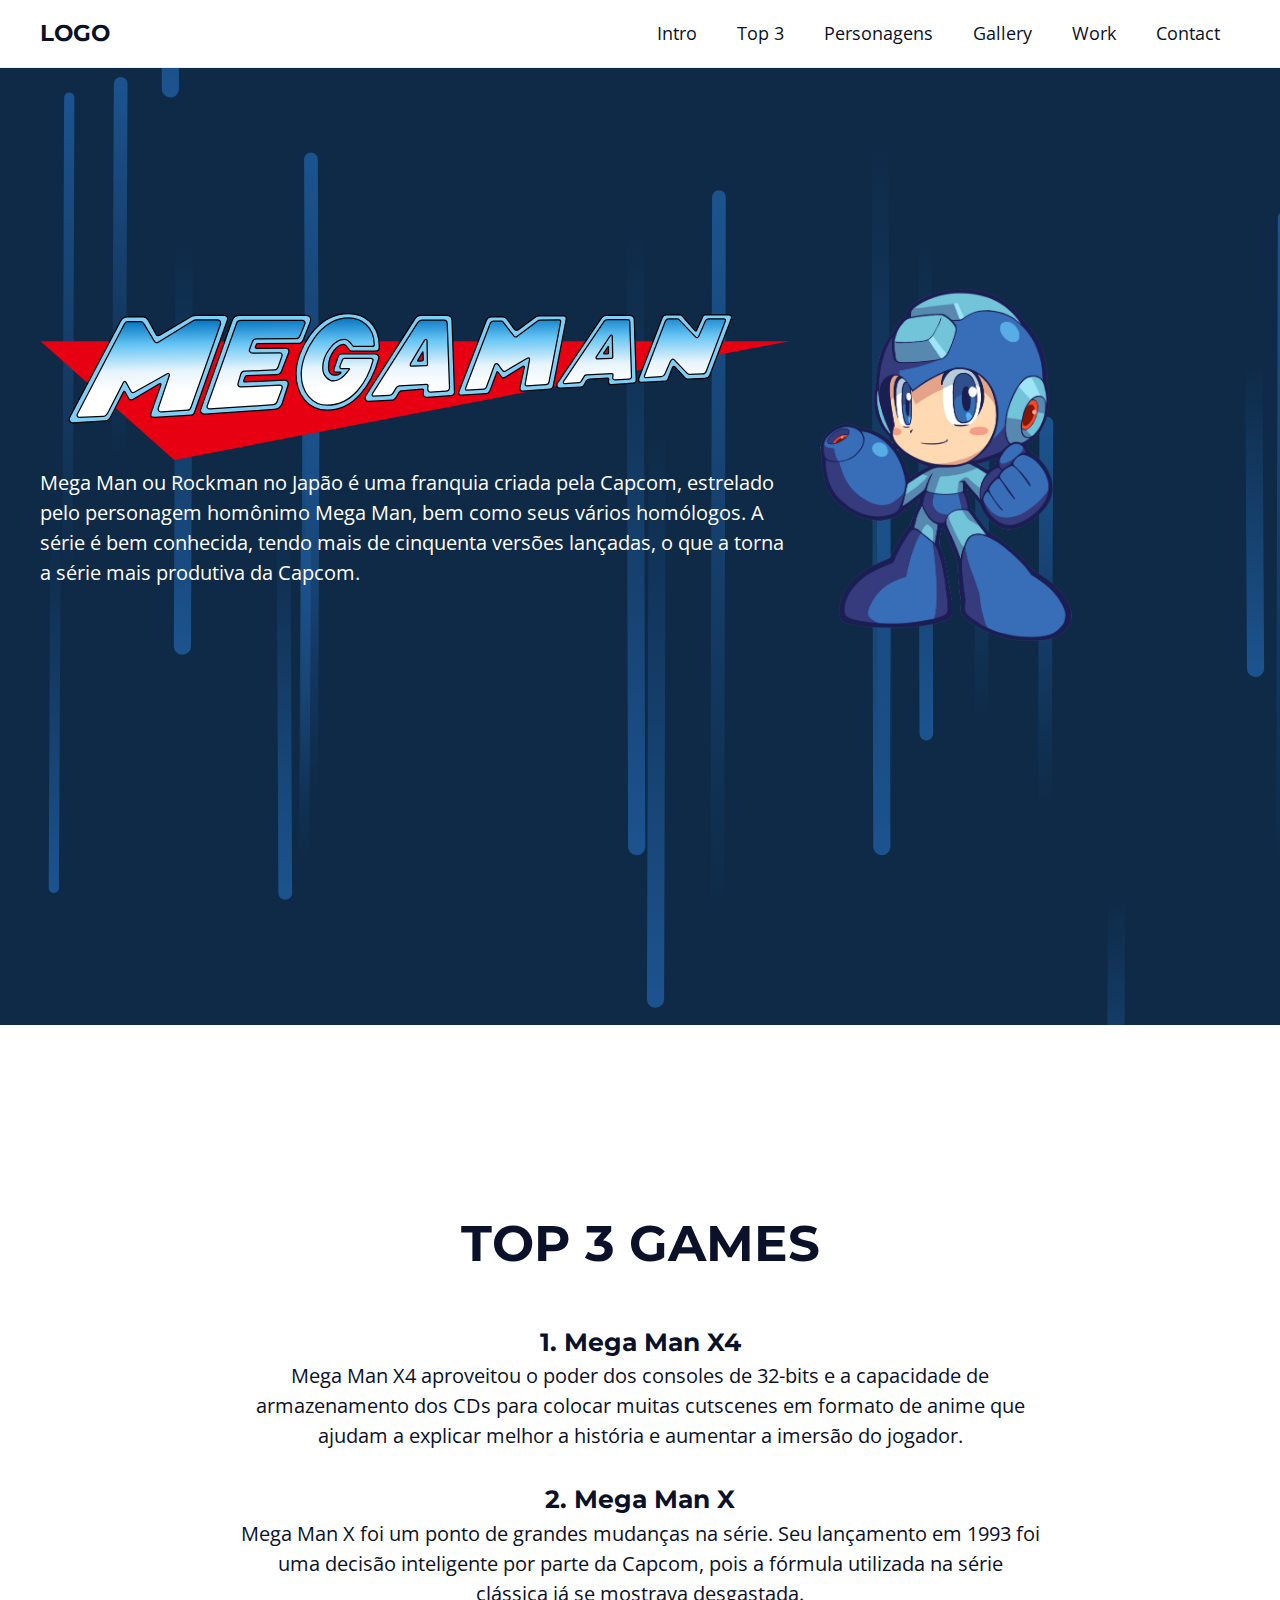
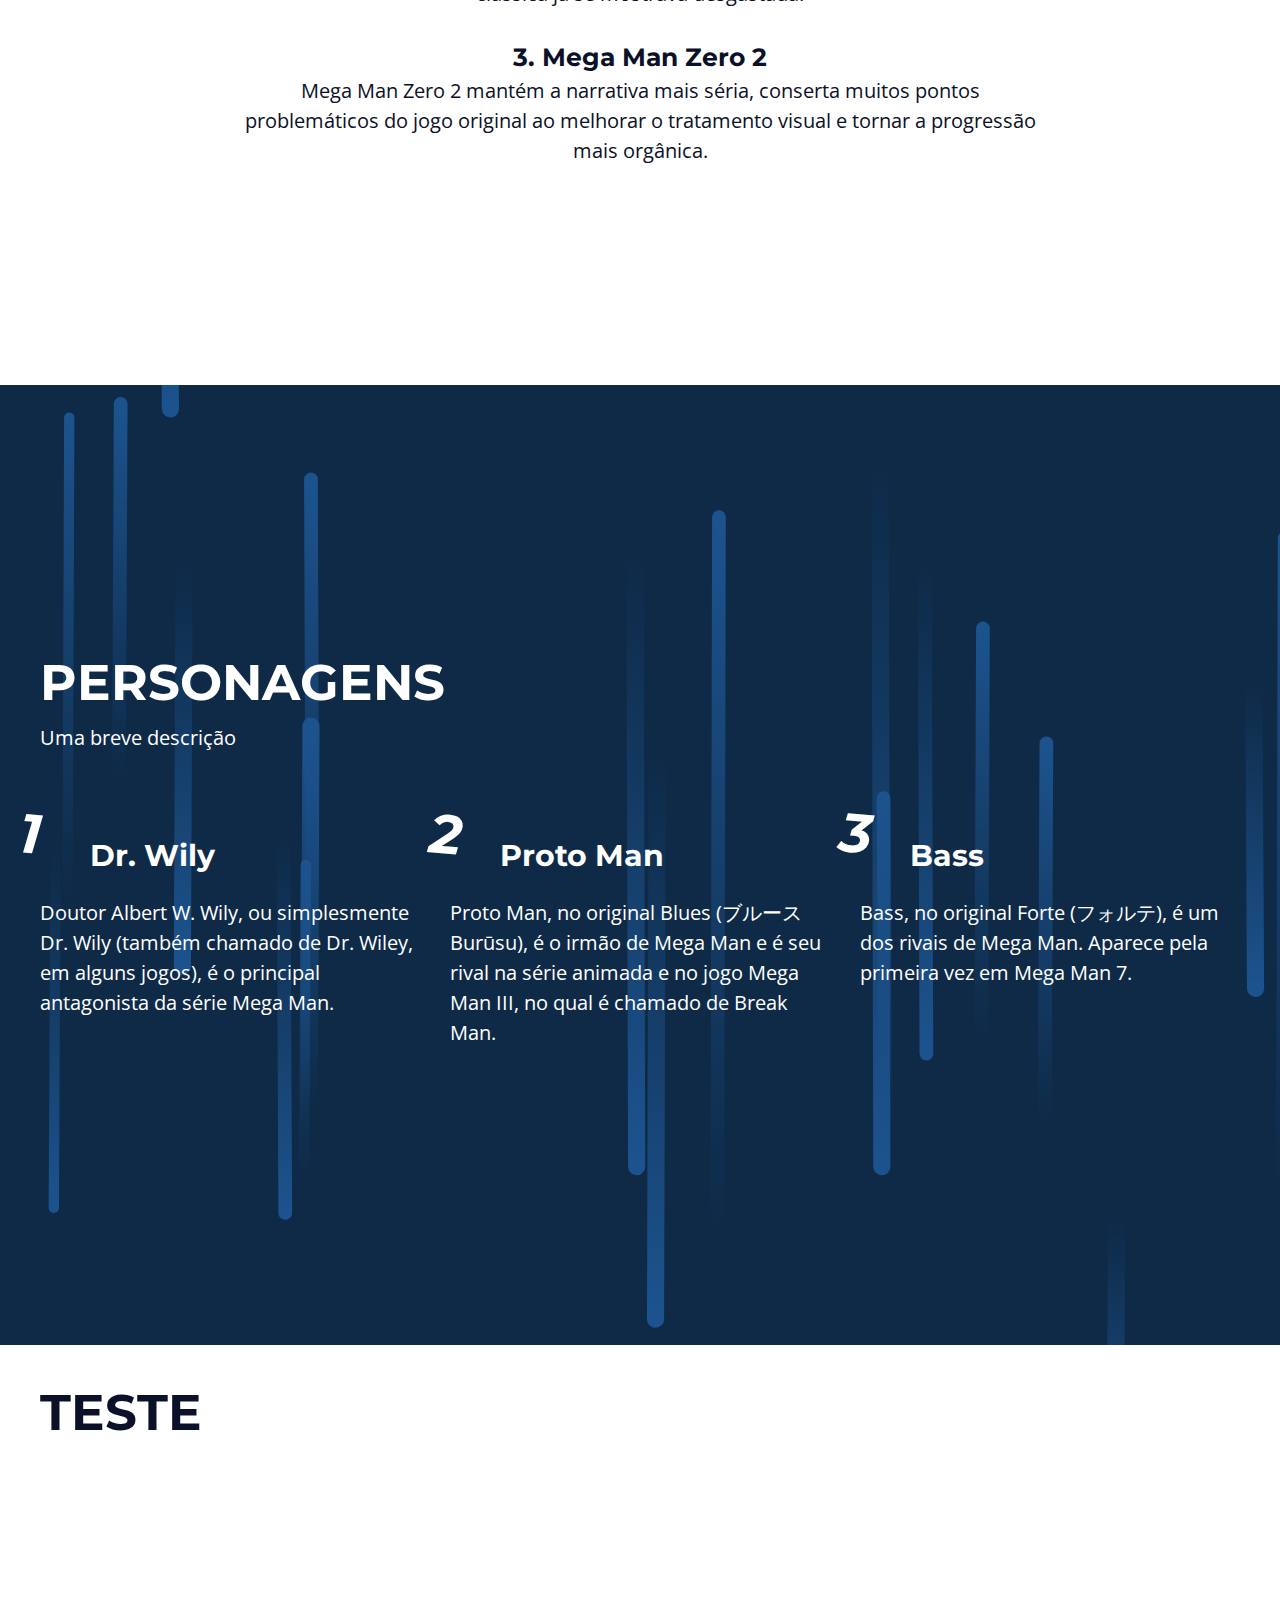
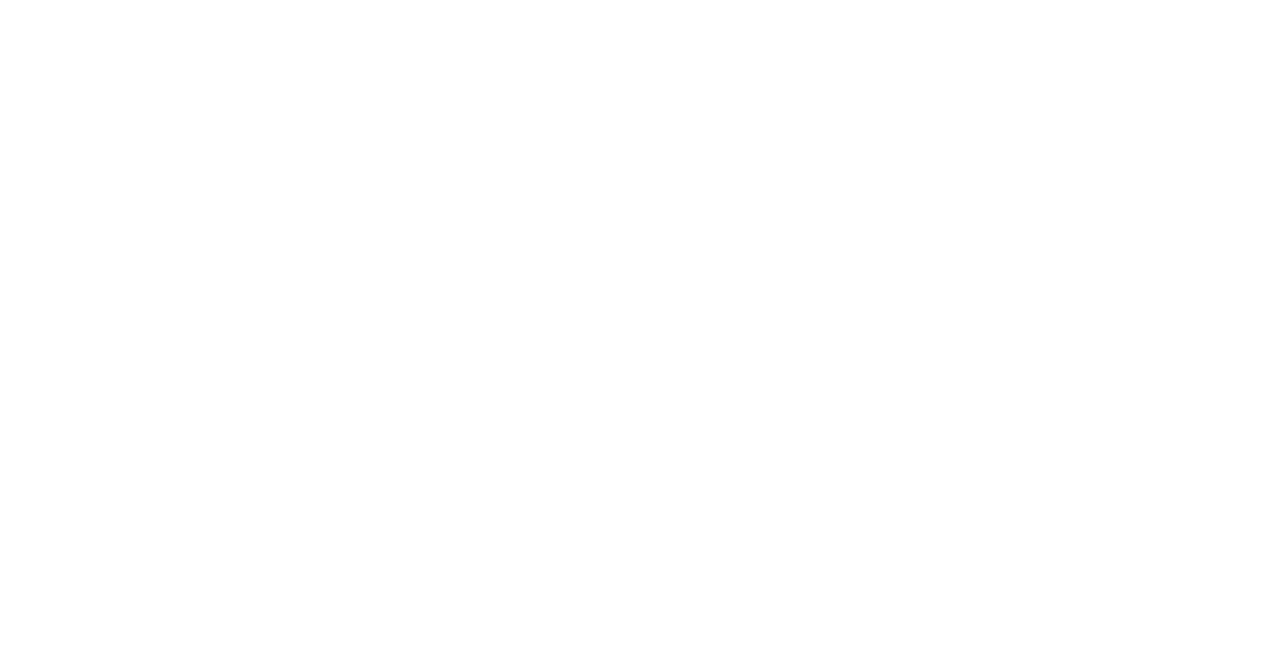
==== Projetos/index.html @ bd575be5 "alterações de classes e correção de  bugs" ====
<!DOCTYPE html>
<html lang="pt-br">

<head>
  <meta charset="UTF-8">
  <meta http-equiv="X-UA-Compatible" content="IE=edge">
  <meta name="viewport" content="width=device-width, initial-scale=1.0">
  <title>Document</title>
  <link rel="preconnect" href="https://fonts.googleapis.com">
  <link rel="preconnect" href="https://fonts.gstatic.com" crossorigin>
  <link href="https://fonts.googleapis.com/css2?family=Montserrat:wght@900&family=Open+Sans:ital,wght@0,700;1,400&display=swap" rel="stylesheet">
  <link rel="stylesheet" href="assets/css/variables.css">
  <link rel="stylesheet" href="assets/css/elements.css">
  <link rel="stylesheet" href="assets/css/class.css">
  <link rel="stylesheet" href="assets/css/menu.css">
  <link rel="stylesheet" href="assets/css/style.css">
</head>

<body class="main-bg">
  <aside class="menu white-bg">
    <div class="main-content menu-content">
      <h1><a href="#">LOGO</a></h1>
        <nav>
          <ul>
            <li><a href="#intro">Intro</a></li>
            <li><a href="#top3">Top 3</a></li>
            <li><a href="#personagens">Personagens</a></li>
            <li><a href="#gallery">Gallery</a></li>
            <li><a href="#">Work</a></li>
            <li><a href="#">Contact</a></li>
          </ul>
        </nav>
    </div>
  </aside>

  <div class="menu-spacing"></div>

  <section id="intro" class="intro main-bg section">
    <div class="main-content intro-content">
      <div class="intro-text-content">
        <div class="intro-img-logo"><img src="assets/img/megaman-logo.svg" alt="logo do nome megaman"></div>
        <p>Mega Man ou Rockman no Japão é uma franquia criada pela Capcom, estrelado pelo personagem homônimo Mega Man, bem como seus vários homólogos. A série é bem conhecida, tendo mais de cinquenta versões lançadas, o que a torna a série mais produtiva da Capcom.
        </p>
      </div>
      <div class="intro-img"><img src="assets/img/megaman-intro.png" alt="Personagem megaman"></div>
    </div>
  </section>
  
  <section id="top3" class="white-bg section">
    <div class="main-content top3-content">
      <h2>top 3 games</h2>
      <h6>1. Mega Man X4</h6>
      <p>Mega Man X4 aproveitou o poder dos consoles de 32-bits e a capacidade de armazenamento dos CDs para colocar muitas cutscenes em formato de anime que ajudam a explicar melhor a história e aumentar a imersão do jogador.</p>
      <h6>2. Mega Man X</h6>
      <p>Mega Man X foi um ponto de grandes mudanças na série. Seu lançamento em 1993 foi uma decisão inteligente por parte da Capcom, pois a fórmula utilizada na série clássica já se mostrava desgastada. </p>
      <h6>3. Mega Man Zero 2</h6>
      <p>Mega Man Zero 2 mantém a narrativa mais séria, conserta muitos pontos problemáticos do jogo original ao melhorar o tratamento visual e tornar a progressão mais orgânica.</p>
    </div>
  </section>

  <section id="personagens" class="grid-one main-bg section">
    <div class="main-content grid-one-content"> 
      <h2 class="grid-main-heading">Personagens</h2>
      <p class="grid-description">Uma breve descrição</p>
      <div class="grid">
        <article> 
          <h3>Dr. Wily</h3>
          <p>Doutor Albert W. Wily, ou simplesmente Dr. Wily (também chamado de Dr. Wiley, em alguns jogos), é o principal antagonista da série Mega Man.</p>
        </article>
        <article>
          <h3>Proto Man</h3>
          <p>Proto Man, no original Blues (ブルース Burūsu), é o irmão de Mega Man e é seu rival na série animada e no jogo Mega Man III, no qual é chamado de Break Man.</p>
        </article>
        <article> 
          <h3>Bass</h3>
          <p>Bass, no original Forte (フォルテ), é um dos rivais de Mega Man. Aparece pela primeira vez em Mega Man 7.</p>
        </article>
      </div>
    </div>
  </section>

  <section id="gallery" class="section white-bg">
    <div class="main-content">
      <h1>teste</h1>
    </div>
  </section>
</body>

</html>
---- Projetos/assets/css/variables.css ----
:root {
  --primary-color: #0a1128;
  --white-color: #ffffff;
  --light-gray-color: #eeeeee;
  --secondary-color: crimson;
  --gap: 3rem;
  --gapgap: 2rem;
}
---- Projetos/assets/css/elements.css ----
* {
  margin: 0;
  padding: 0;
}

html {
  font-size: 62.5%;
  scroll-behavior: smooth;
}

body {
  font-family: "Open Sans", sans-serif;
  font-size: 2rem;
  color: var(--primary-color);
  line-height: 1.5;
}

h1, h2, h3, h4, h5, h6 {
  font-family: "Montserrat", sans-serif;
}

h1 {
  font-size: 5rem;
  text-transform: uppercase;
}

h1 {
  font-size: 5rem;
  text-transform: uppercase;
}

h2 {
  font-size: 5rem;
  margin-bottom: 5rem;
  text-transform: uppercase;
  line-height: 1.2;
}

h3 {
  font-size: 4rem;
}

h4 {
  font-size: 3.5rem;
}

h5 {
  font-size: 3rem;
}

h6 {
  font-size: 2.5rem;
}

a {
  text-decoration: none;
}

p {
  margin-bottom: 3rem;
}
---- Projetos/assets/css/class.css ----
.main-bg {
  background-image: url("../img/main-bg.svg");
  background-size: cover;
  background-position: center center;
  color: var(--white-color);
}

.white-bg {
  background: var(--white-color);
  color: var(--primary-color);
}

.main-content {
  max-width: 120rem;
  margin: 0 auto;
  padding: var(--gap);
}

.section {
  min-height: 100vh;
}

.menu-spacing {
  height: 6.5rem;
}
---- Projetos/assets/css/menu.css ----
.menu {
  position: fixed;
  top: 0;
  left: 0;
  right: 0;
  width: 100%;
  z-index: 1;
  border-bottom: 0.1rem solid var(--light-gray-color);
}

.menu-content {
  display: flex;
  justify-content: space-between;
  align-items: center;
  padding-top: 0;
  padding-bottom: 0;
}

.menu h1 {
  font-size: 2.3rem;
  color: var(--primary-color);
}

.menu h1 a {
  color: inherit;
}

.menu ul {
  list-style: none;
  display: flex;
}

.menu ul li a {
  display: block;
  padding: 2rem;
  font-size: 1.8rem;
  color: var(--primary-color);
  position: relative;
}

.menu ul li a::after {
  content: "";
  position: absolute;
  bottom: 1rem;
  left: 50%;
  width: 0;
  height: 0.2rem;
  background: var(--secondary-color);
  transition: all 300ms ease-in-out;
}

.menu ul li a:hover::after {
  width: 50%;
  left: 25%;
}
---- Projetos/assets/css/style.css ----
.intro-content {
  position: relative;
  top: -8rem;
  display: grid;
  grid-template-columns: 1fr 1fr;
  gap: var(--gap);
  height: 100vh;
}

.intro-text-content, .intro-img{
  display: flex;
  flex-flow: column wrap;
  justify-content: center;
}

.intro-img img {
  max-width: 60%;
  height: auto;
}

.intro-img-logo {
  max-width: 30%;
  height: auto;
}

.top3-content {
  max-width: 80rem;
  display: flex;
  flex-flow: column wrap;
  justify-content: center;
  height: 100vh;
  text-align: center;
}

.grid-one-content {
  display: flex;
  flex-flow: column wrap;
  justify-content: center;
  height: 100vh;
}

.grid-main-heading {
  margin-bottom: 1rem;
}

.grid-description {
  padding-bottom: 5rem;
}

.grid {
  display: grid;
  grid-template-columns: repeat(3, 1fr);
  gap: var(--gap);
  counter-reset: grid-counter;
}

.grid h3 {
  font-size: 3rem;
  position: relative;
  padding-left: 5rem;
  padding-bottom: 2rem;
}

.grid h3::before{
  counter-increment: grid-counter;
  content: counter(grid-counter);
  position: absolute;
  font-size: 5.5rem;
  font-style: italic;
  top: -4rem;
  left: -2rem;
  transform: rotate(5deg);
}
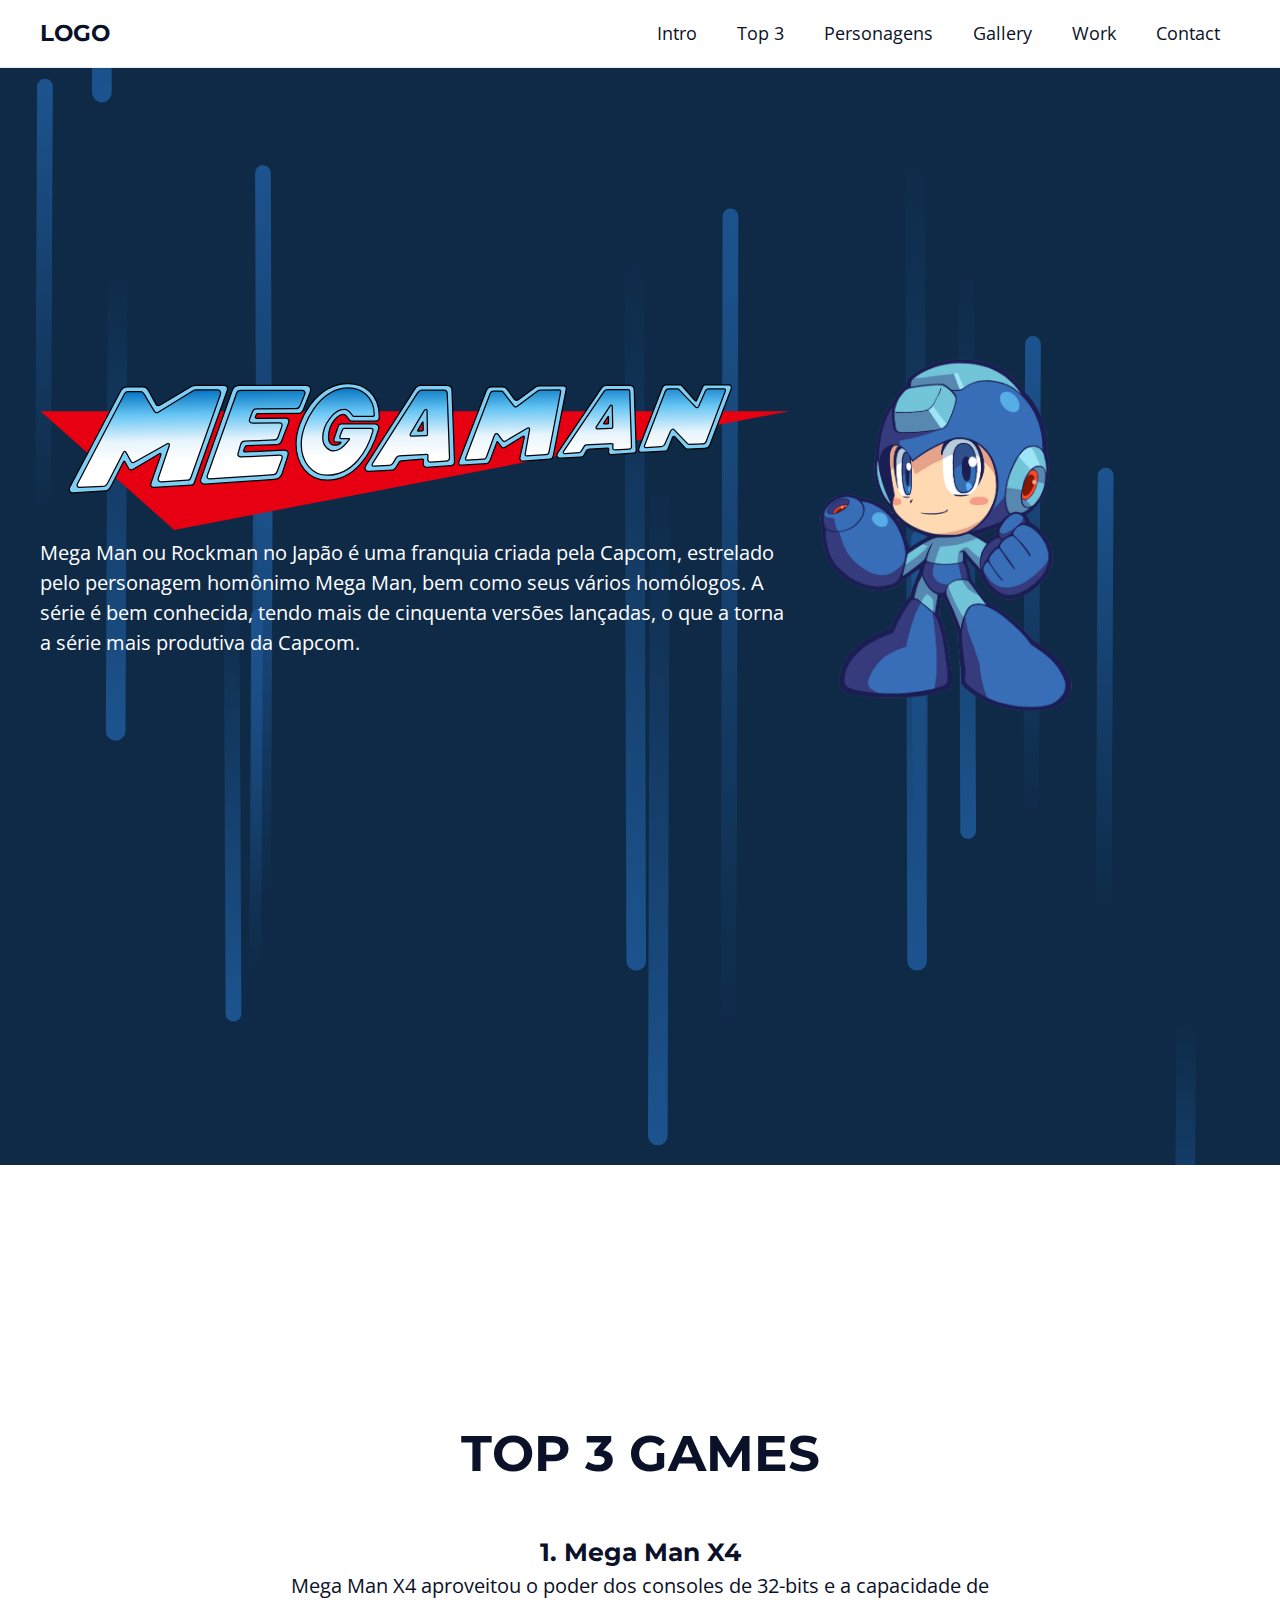
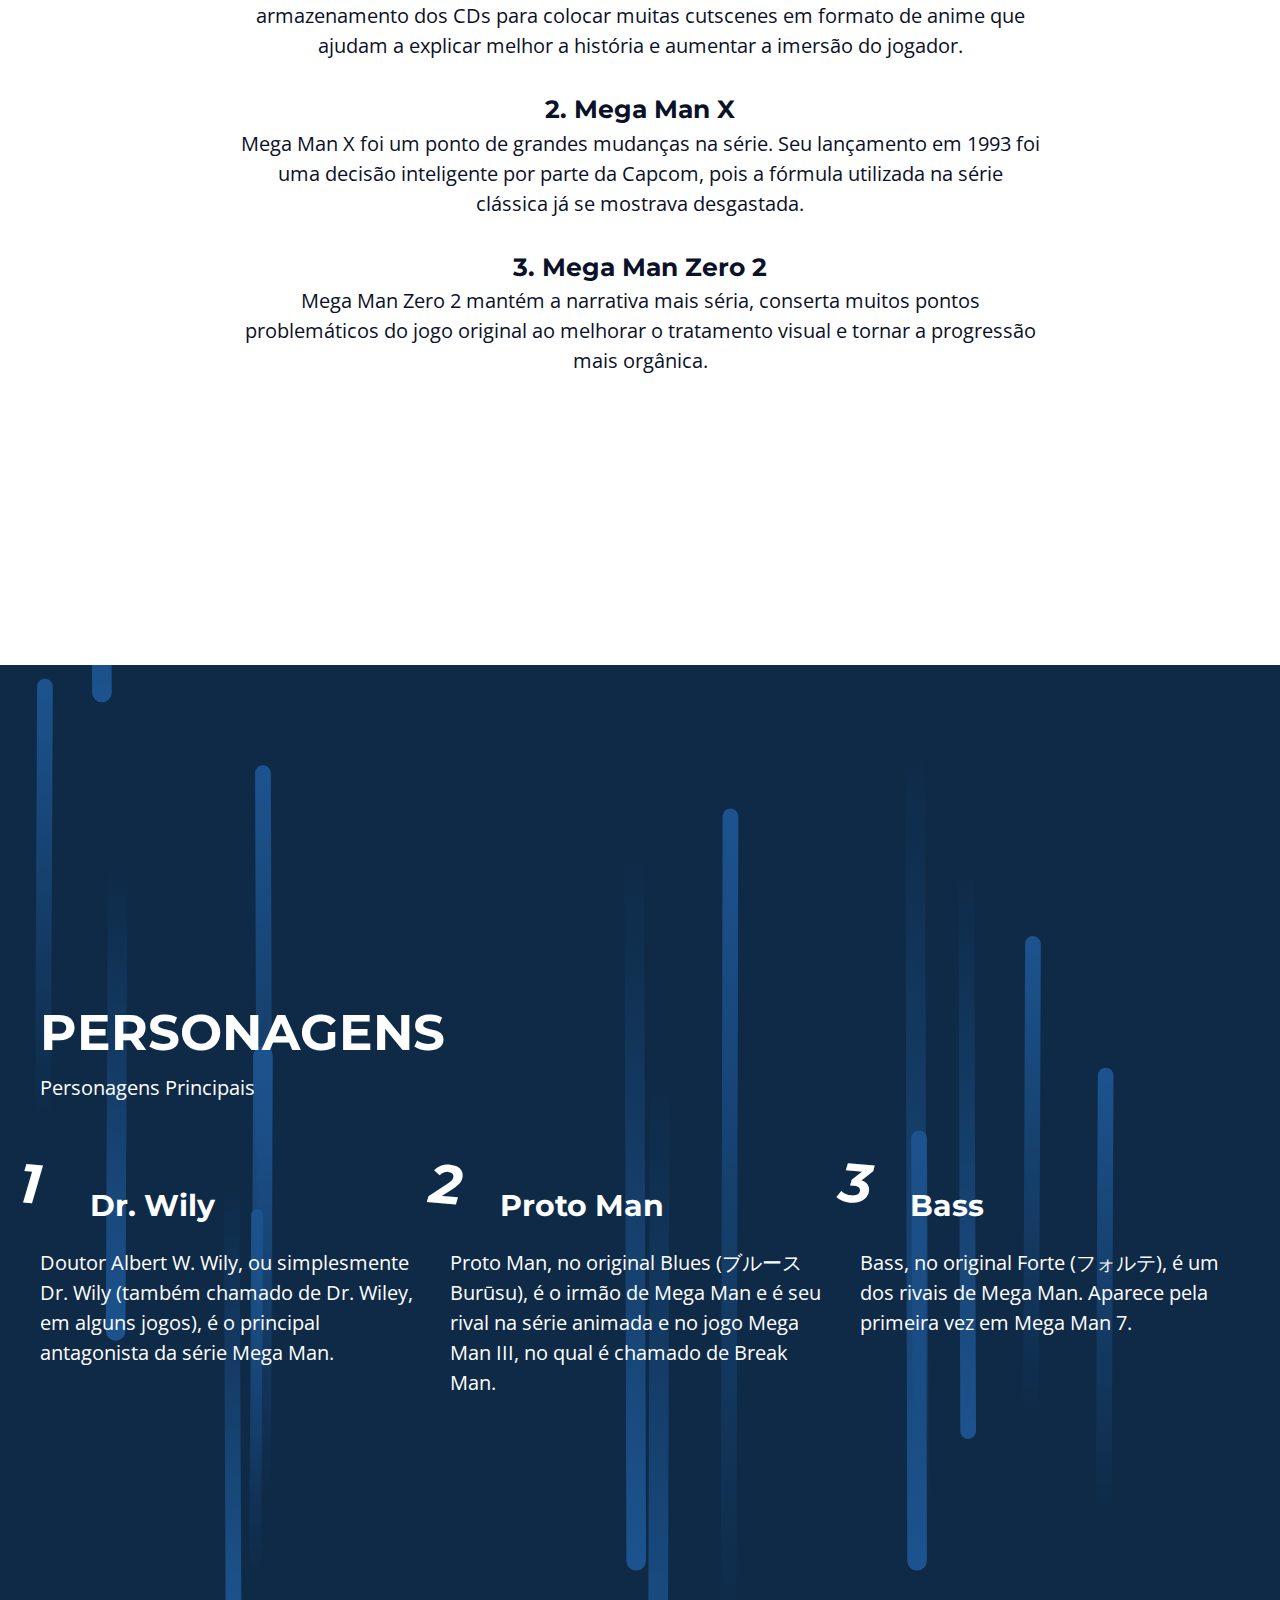
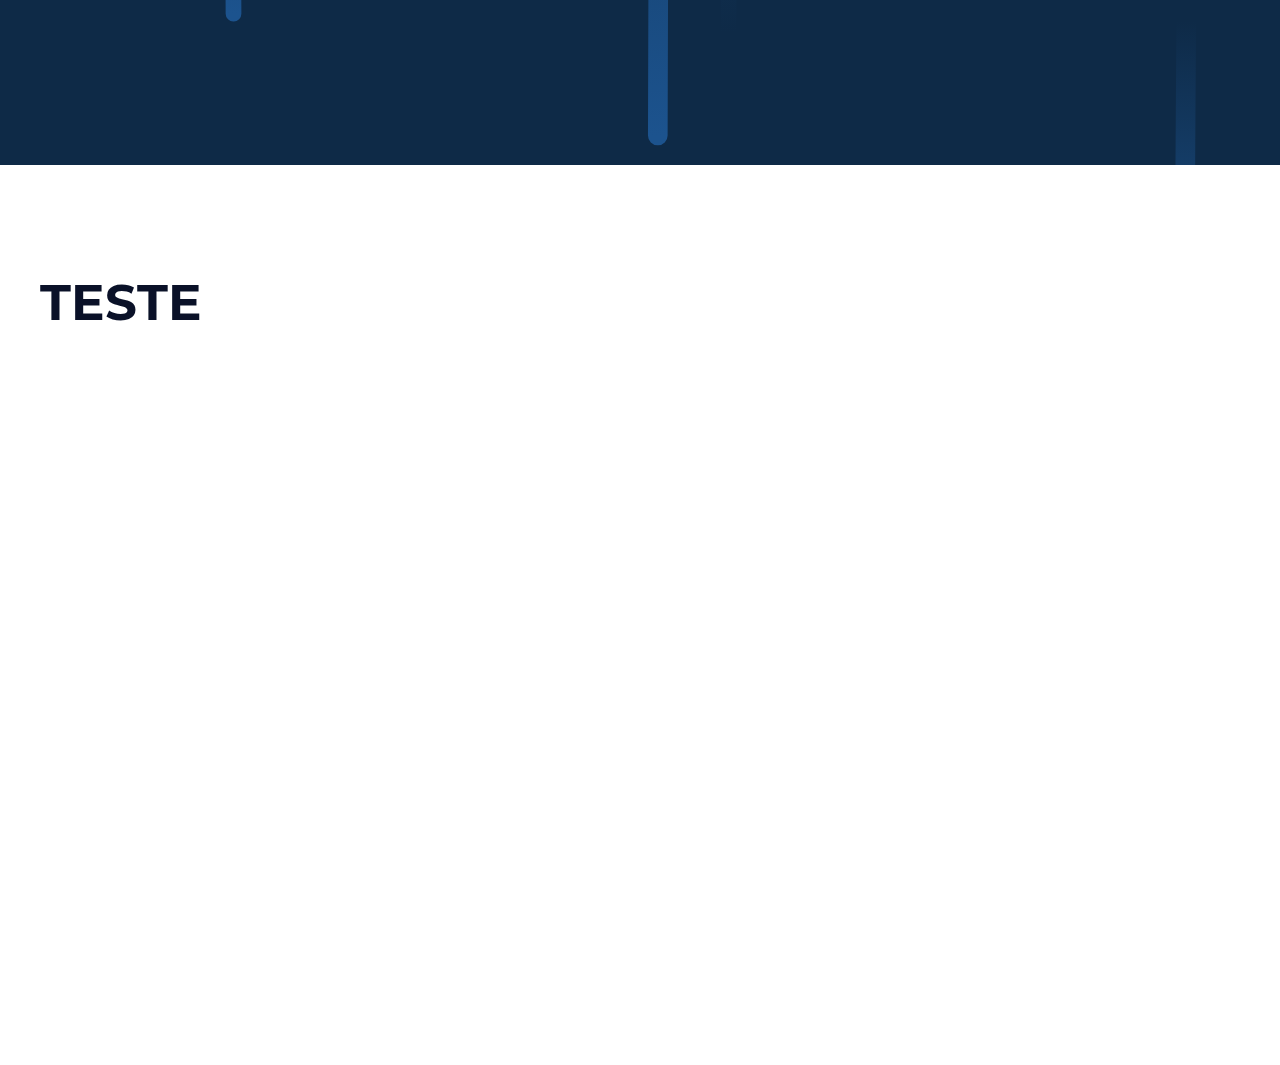
==== commit 168e3ccd: "correções" ====
--- a/Projetos/index.html
+++ b/Projetos/index.html
@@ -61,7 +61,7 @@
   <section id="personagens" class="grid-one main-bg section">
     <div class="main-content grid-one-content"> 
       <h2 class="grid-main-heading">Personagens</h2>
-      <p class="grid-description">Uma breve descrição</p>
+      <p class="grid-description">Personagens Principais</p>
       <div class="grid">
         <article> 
           <h3>Dr. Wily</h3>
--- a/Projetos/assets/css/class.css
+++ b/Projetos/assets/css/class.css
@@ -13,7 +13,7 @@
 .main-content {
   max-width: 120rem;
   margin: 0 auto;
-  padding: var(--gap);
+  padding: 10rem var(--gap);
 }
 
 .section {
--- a/Projetos/assets/css/style.css
+++ b/Projetos/assets/css/style.css
@@ -4,7 +4,7 @@
   display: grid;
   grid-template-columns: 1fr 1fr;
   gap: var(--gap);
-  height: 100vh;
+  min-height: 100vh;
 }
 
 .intro-text-content, .intro-img{
@@ -15,7 +15,7 @@
 
 .intro-img img {
   max-width: 60%;
-  height: auto;
+  min-height: auto;
 }
 
 .intro-img-logo {
@@ -26,7 +26,8 @@
 .top3-content {
   max-width: 80rem;
   display: flex;
-  flex-flow: column wrap;
+  flex-direction: column;
+  flex-wrap: nowrap;
   justify-content: center;
   height: 100vh;
   text-align: center;
@@ -36,7 +37,7 @@
   display: flex;
   flex-flow: column wrap;
   justify-content: center;
-  height: 100vh;
+  min-height: 100vh;
 }
 
 .grid-main-heading {
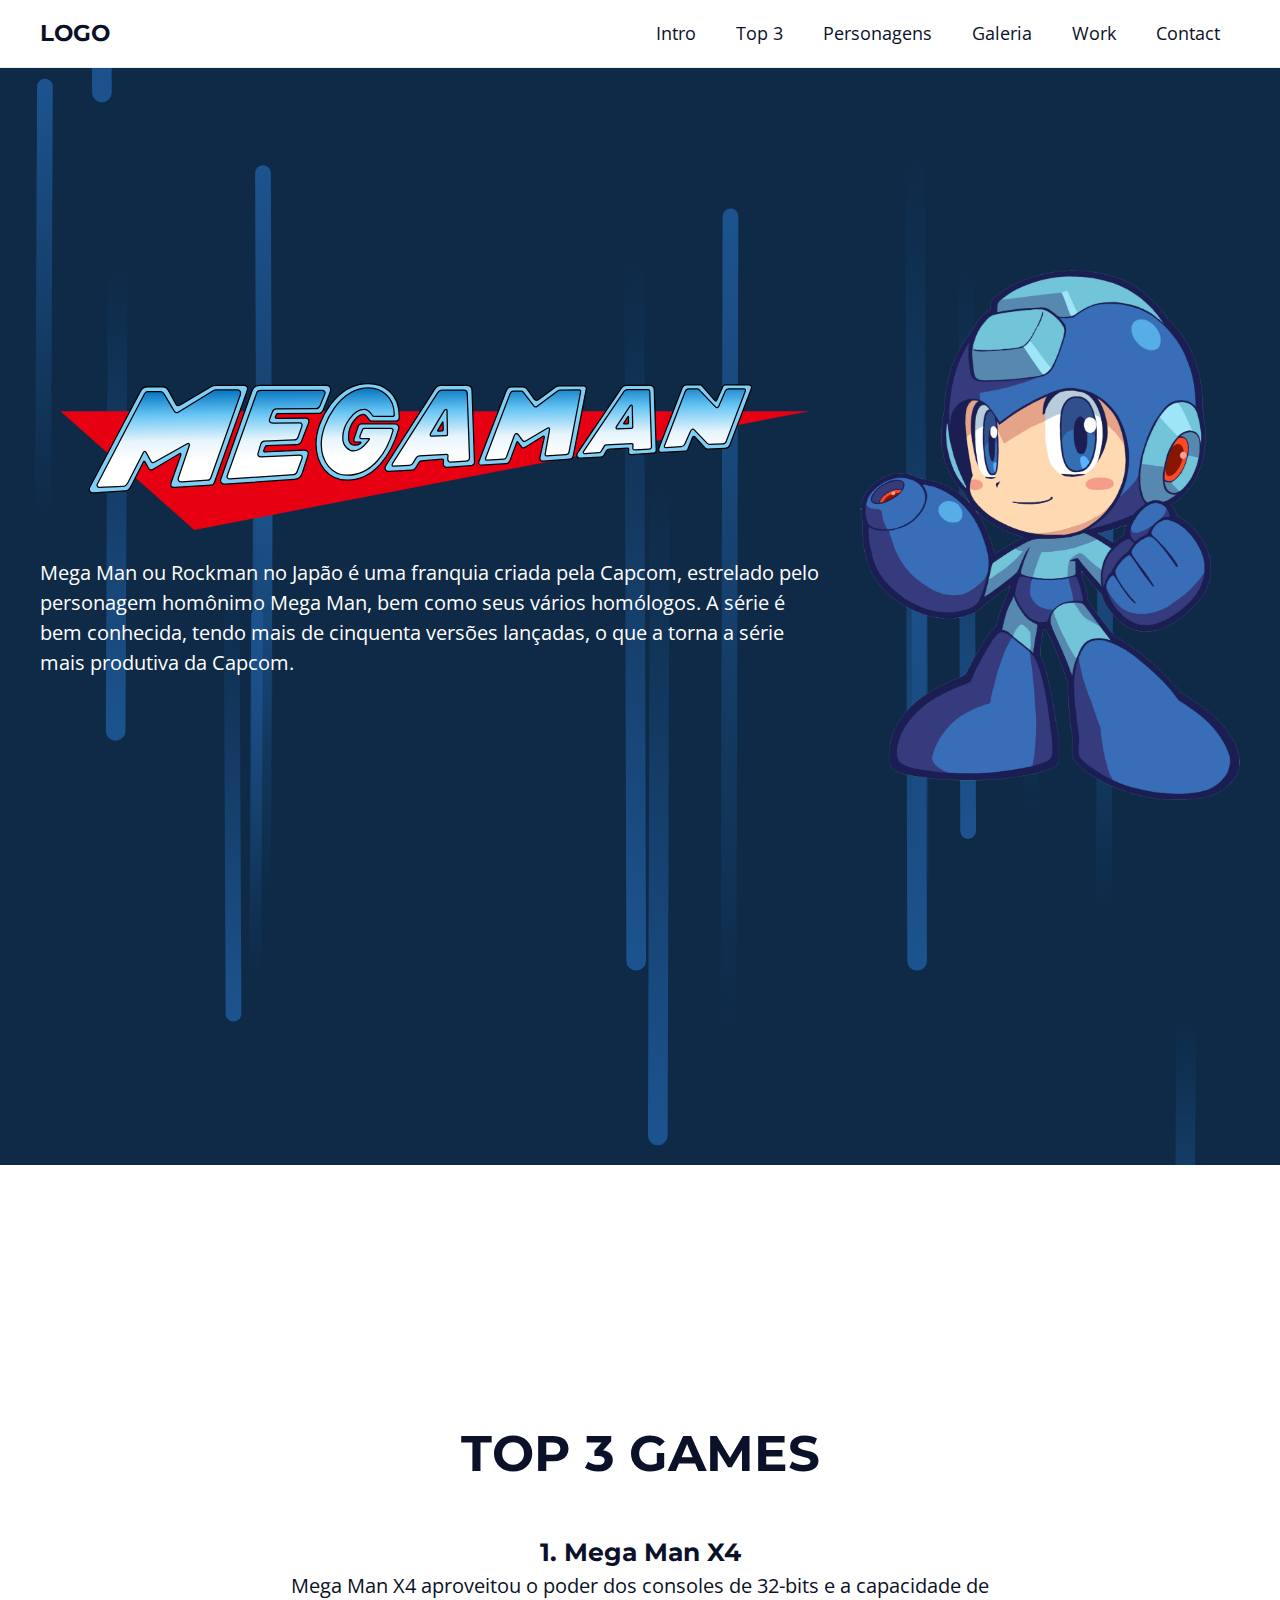
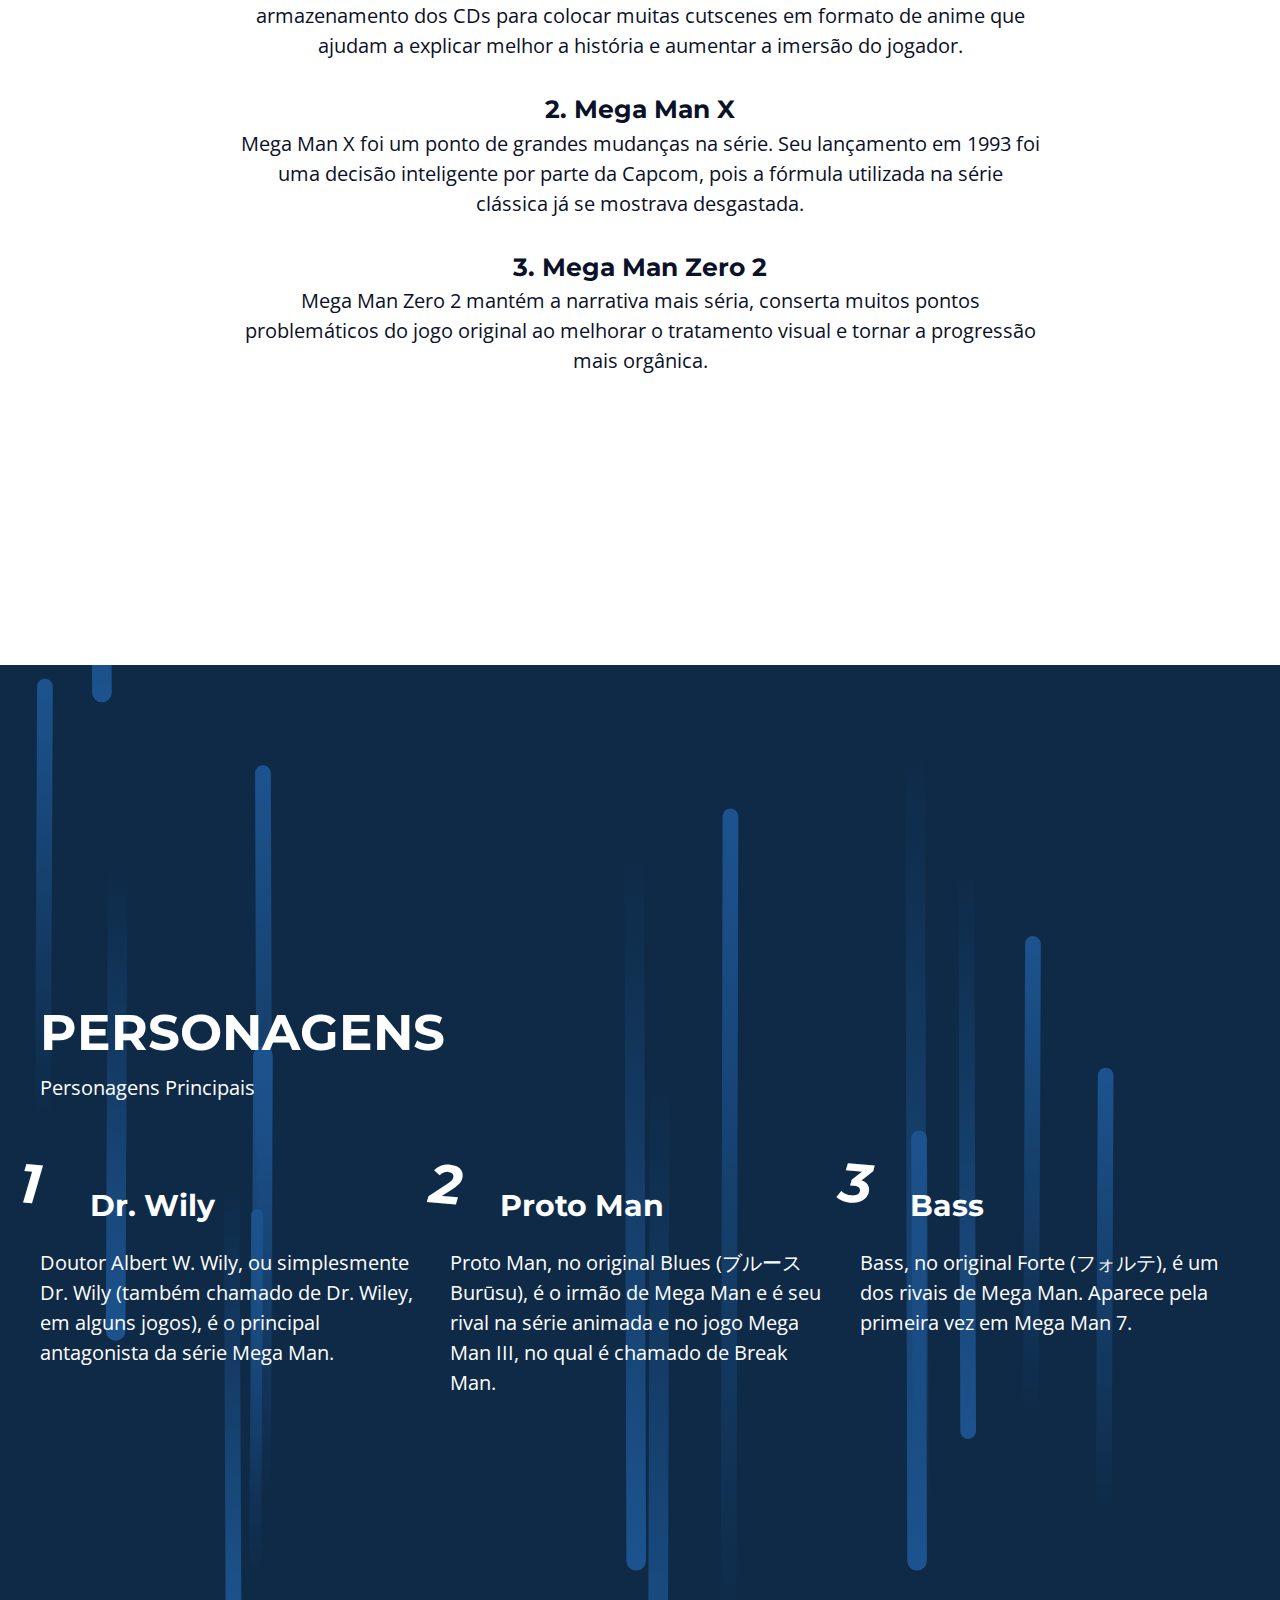
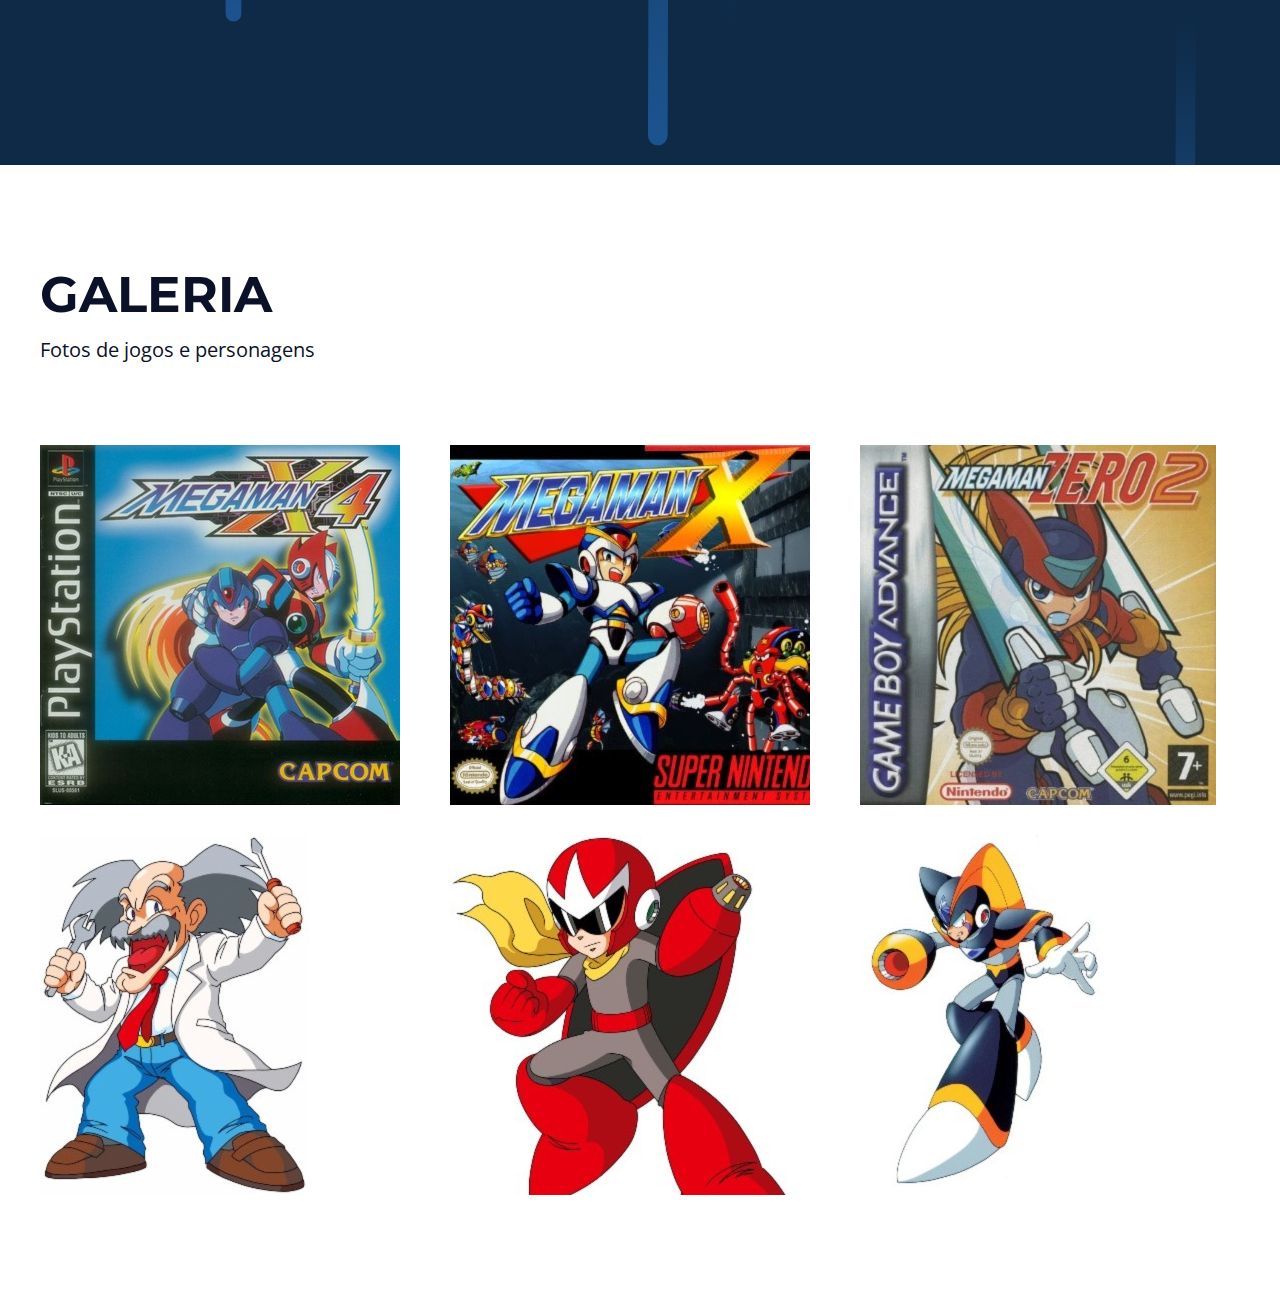
==== commit 7a2749df: "Gleria" ====
--- a/Projetos/index.html
+++ b/Projetos/index.html
@@ -25,7 +25,7 @@
             <li><a href="#intro">Intro</a></li>
             <li><a href="#top3">Top 3</a></li>
             <li><a href="#personagens">Personagens</a></li>
-            <li><a href="#gallery">Gallery</a></li>
+            <li><a href="#galeria">Galeria</a></li>
             <li><a href="#">Work</a></li>
             <li><a href="#">Contact</a></li>
           </ul>
@@ -79,9 +79,30 @@
     </div>
   </section>
 
-  <section id="gallery" class="section white-bg">
-    <div class="main-content">
-      <h1>teste</h1>
+  <section id="galeria" class="grid-one white-bg section">
+    <div class="main-content grid-one-content"> 
+      <h2 class="grid-main-heading">Galeria</h2>
+      <p class="grid-description">Fotos de jogos e personagens</p>
+      <div class="grid">
+        <div class="galeria-img"> 
+          <img src="./assets/img/jogo-1.jpg" alt="capa de jogo">
+        </div>
+        <div class="galeria-img">
+         <img src="./assets/img/jogo-2.jpg" alt="capa de jogo">
+        </div>
+        <div class="galeria-img">
+          <img src="./assets/img/jogo-3.jpg" alt="capa de jogo">
+        </div>
+        <div class="galeria-img">
+          <img src="./assets/img/jogo-4.jpg" alt="personagens">
+        </div>
+        <div class="galeria-img">
+          <img src="./assets/img/jogo-5.jpg" alt="personagens">
+        </div>
+        <div class="galeria-img">
+          <img src="./assets/img/jogo-6.jpg" alt="personagens">
+        </div>
+      </div>
     </div>
   </section>
 </body>
--- a/Projetos/assets/css/style.css
+++ b/Projetos/assets/css/style.css
@@ -2,7 +2,7 @@
   position: relative;
   top: -8rem;
   display: grid;
-  grid-template-columns: 1fr 1fr;
+  grid-template-columns: 1.5fr 1fr;
   gap: var(--gap);
   min-height: 100vh;
 }
@@ -14,13 +14,14 @@
 }
 
 .intro-img img {
-  max-width: 60%;
+  max-width: 100%;
   min-height: auto;
 }
 
 .intro-img-logo {
-  max-width: 30%;
+  max-width: 100%;
   height: auto;
+  padding: 2rem;
 }
 
 .top3-content {
@@ -72,3 +73,23 @@
   left: -2rem;
   transform: rotate(5deg);
 }
+
+.galeria-img {
+  width: 100%;
+  max-width: 36rem;
+  max-height: 36rem;
+  overflow: hidden;
+}
+
+.galeria-img img {
+  transition: all 300ms ease-in-out;
+}
+
+.galeria-img img {
+  transition: all 300ms ease-in-out;
+
+}
+
+.galeria-img img:hover {
+    transform: translate(-3%,3%) scale(1.2) rotate(5deg);
+}
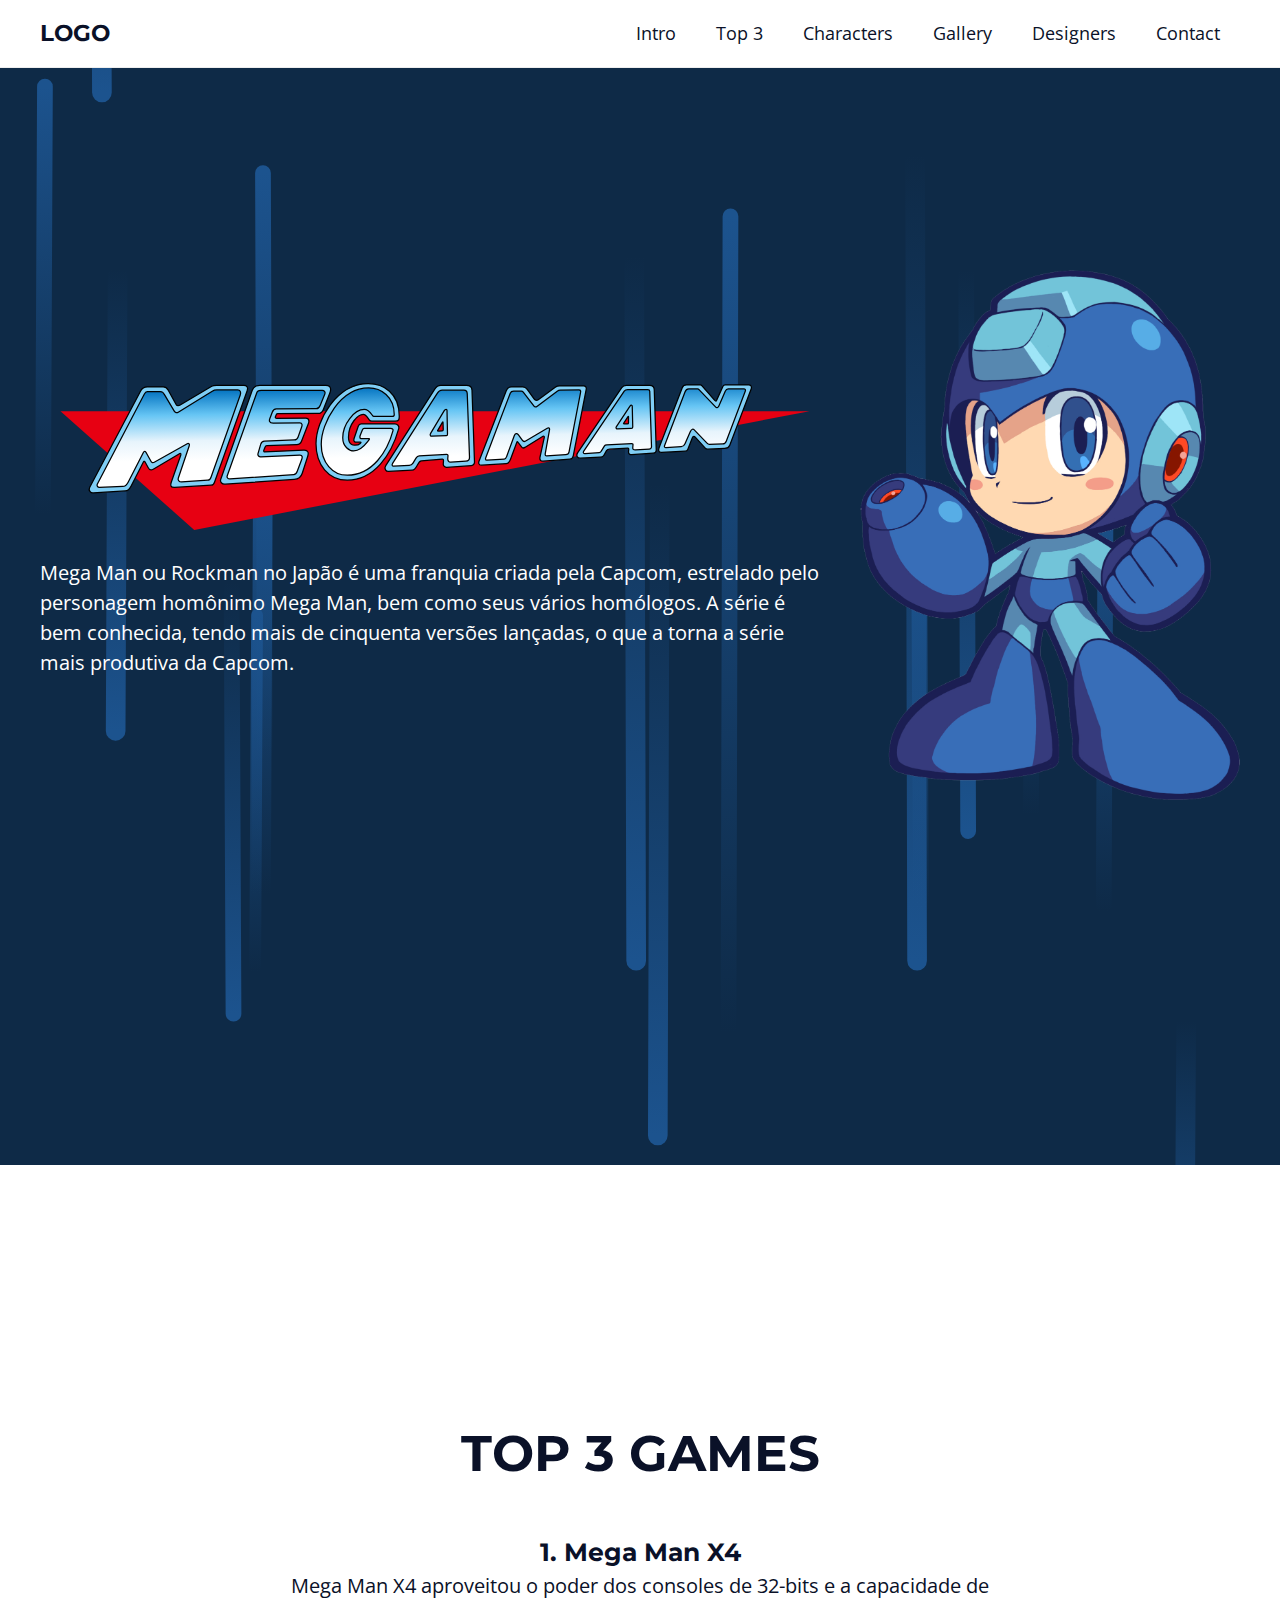
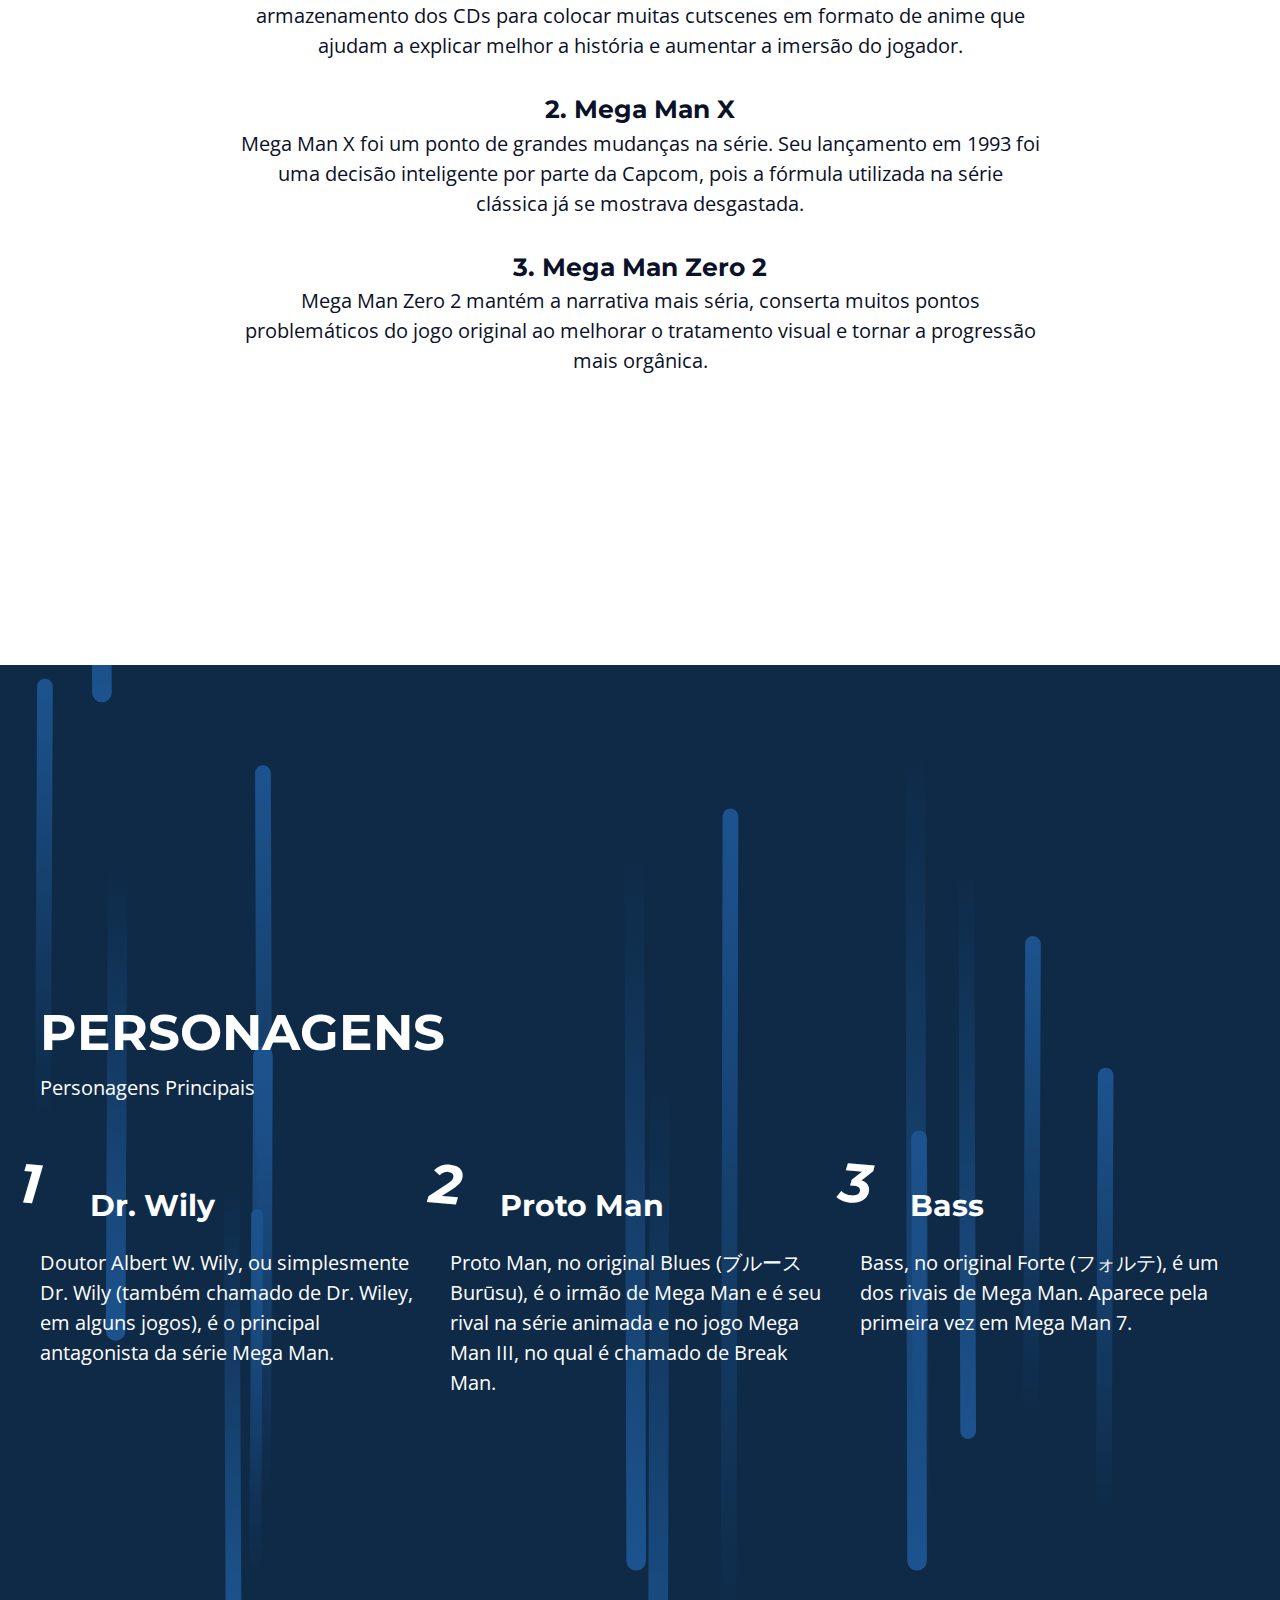
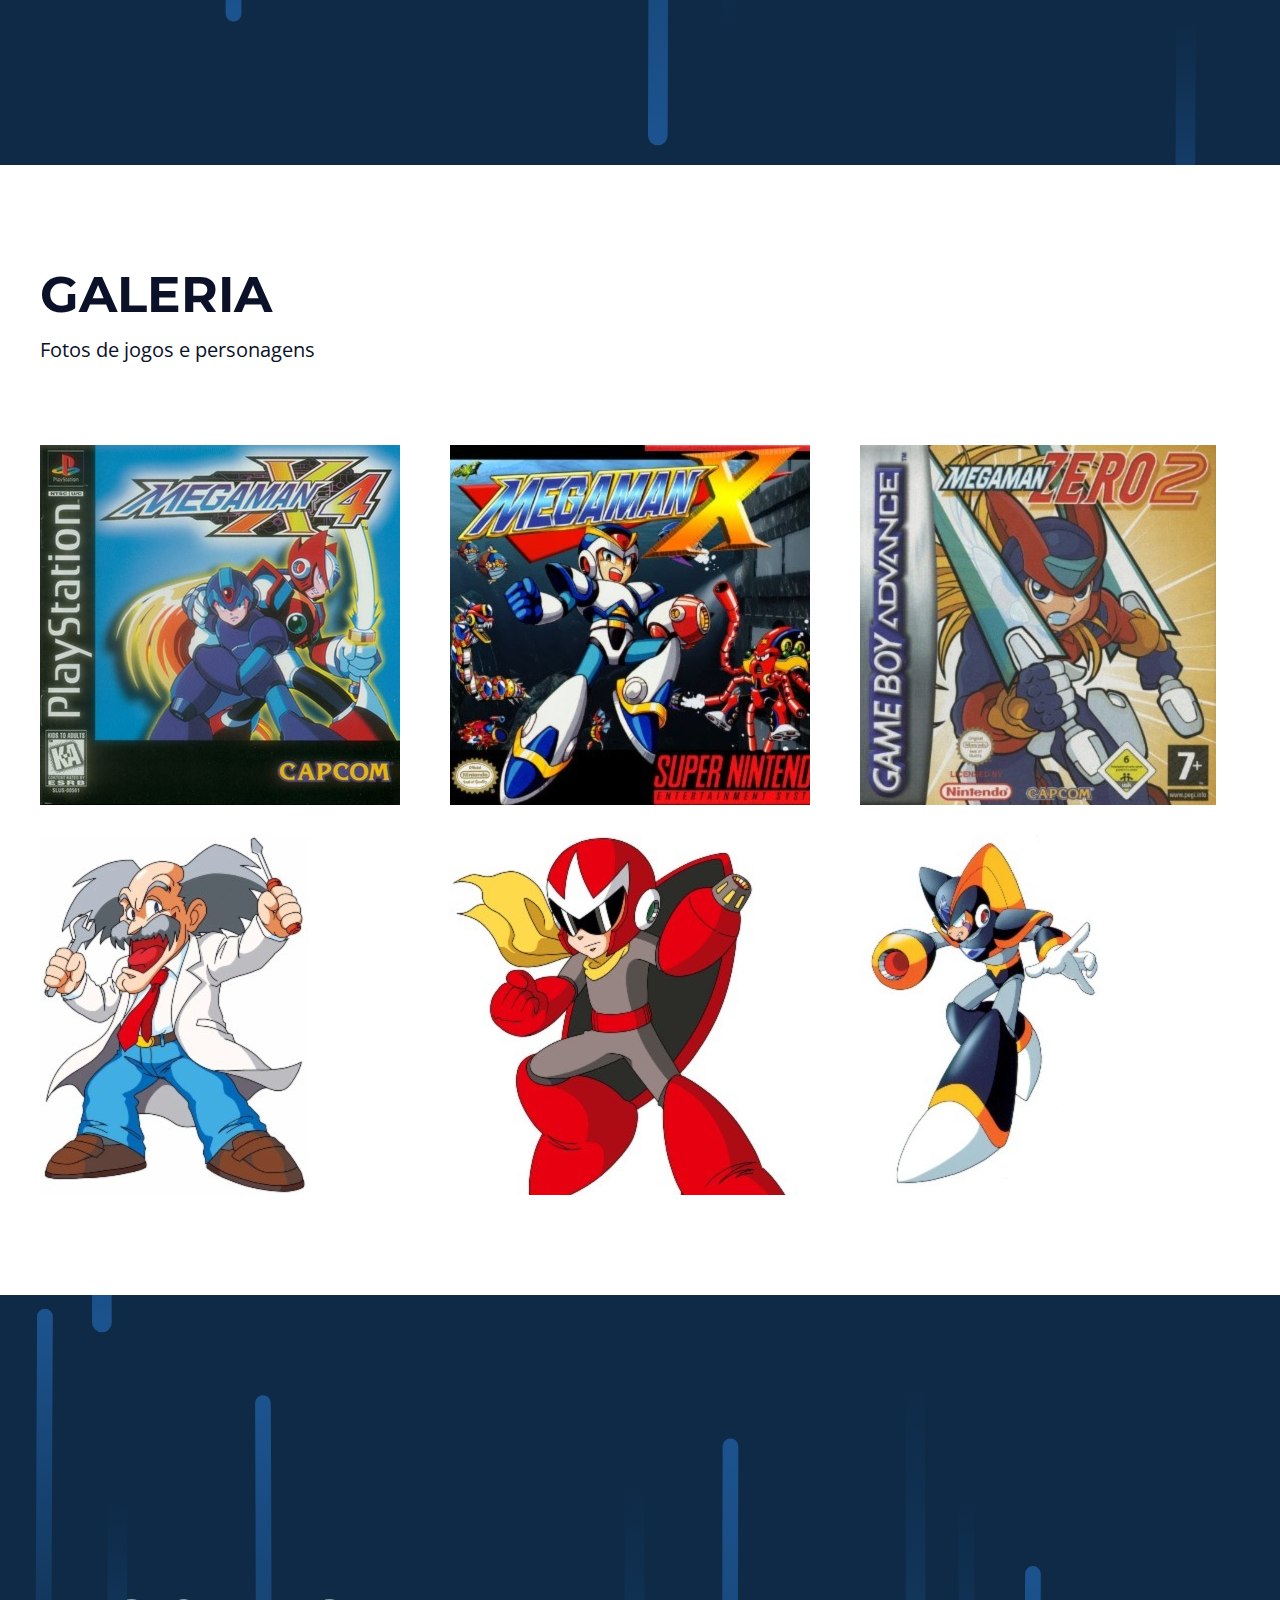
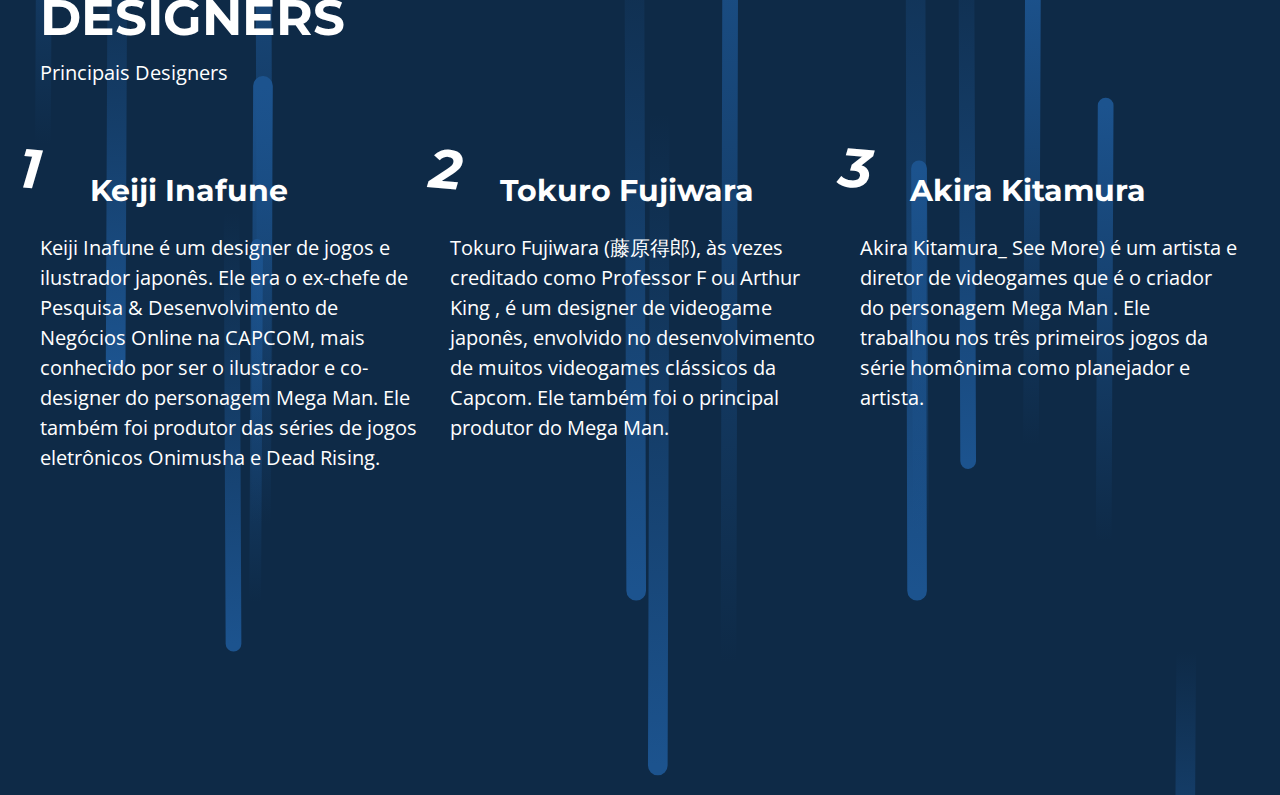
==== commit f4b68575: "Designers" ====
--- a/Projetos/index.html
+++ b/Projetos/index.html
@@ -24,9 +24,9 @@
           <ul>
             <li><a href="#intro">Intro</a></li>
             <li><a href="#top3">Top 3</a></li>
-            <li><a href="#personagens">Personagens</a></li>
-            <li><a href="#galeria">Galeria</a></li>
-            <li><a href="#">Work</a></li>
+            <li><a href="#personagens">Characters</a></li>
+            <li><a href="#galeria">Gallery</a></li>
+            <li><a href="#designers">Designers</a></li>
             <li><a href="#">Contact</a></li>
           </ul>
         </nav>
@@ -105,6 +105,29 @@
       </div>
     </div>
   </section>
+
+  <section id="designers" class="grid-one main-bg section">
+    <div class="main-content grid-one-content"> 
+      <h2 class="grid-main-heading">Designers</h2>
+      <p class="grid-description">Principais Designers</p>
+      <div class="grid">
+        <article> 
+          <h3>Keiji Inafune</h3>
+          <p>Keiji Inafune é um designer de jogos e ilustrador japonês. Ele era o ex-chefe de Pesquisa & Desenvolvimento de Negócios Online na CAPCOM, mais conhecido por ser o ilustrador e co-designer do personagem Mega Man. Ele também foi produtor das séries de jogos eletrônicos Onimusha e Dead Rising.</p>
+        </article>
+        <article>
+          <h3>Tokuro Fujiwara</h3>
+          <p>Tokuro Fujiwara (藤原得郎), às vezes creditado como Professor F ou Arthur King , é um designer de videogame japonês, envolvido no desenvolvimento de muitos videogames clássicos da Capcom. Ele também foi o principal produtor do Mega Man.</p>
+        </article>
+        <article> 
+          <h3>Akira Kitamura</h3>
+          <p>Akira Kitamura_ See More) é um artista e diretor de videogames que é o criador do personagem Mega Man . Ele trabalhou nos três primeiros jogos da série homônima como planejador e artista. </p>
+        </article>
+      </div>
+    </div>
+  </section>
+
+
 </body>
 
 </html>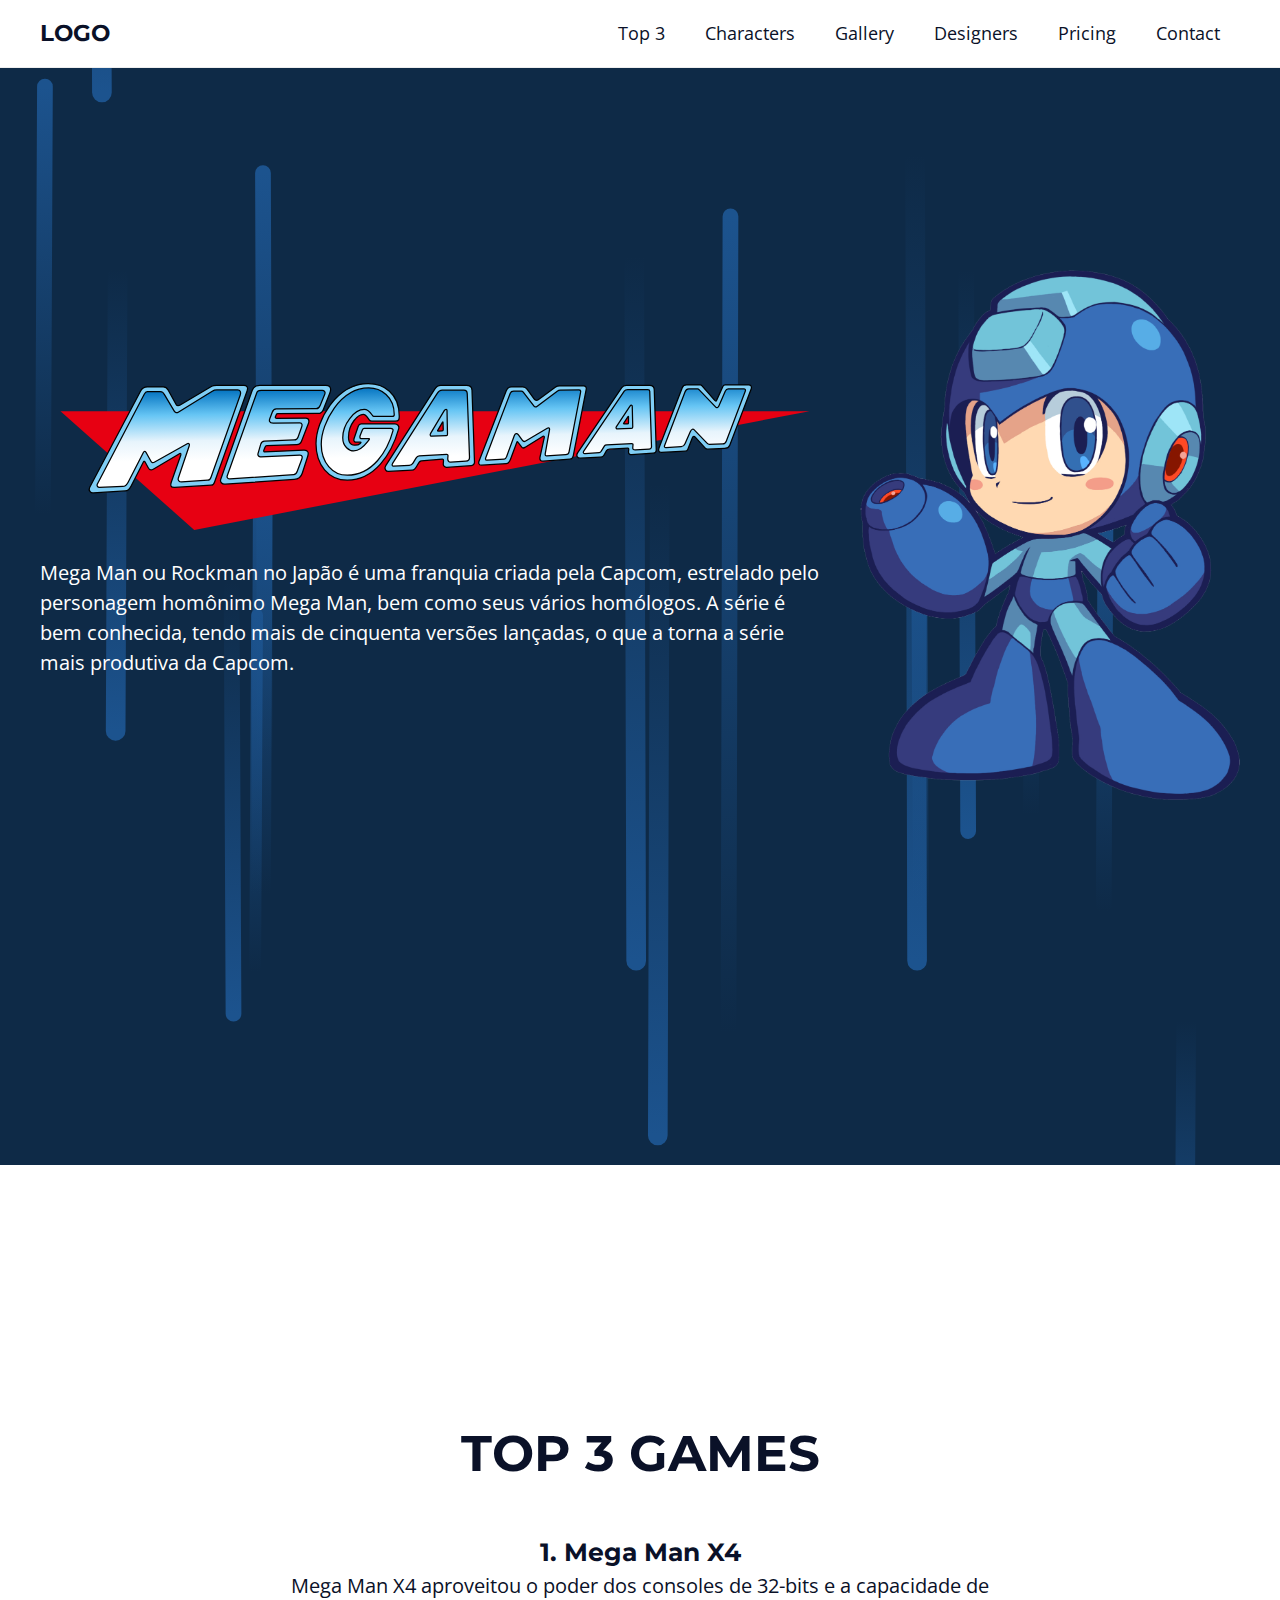
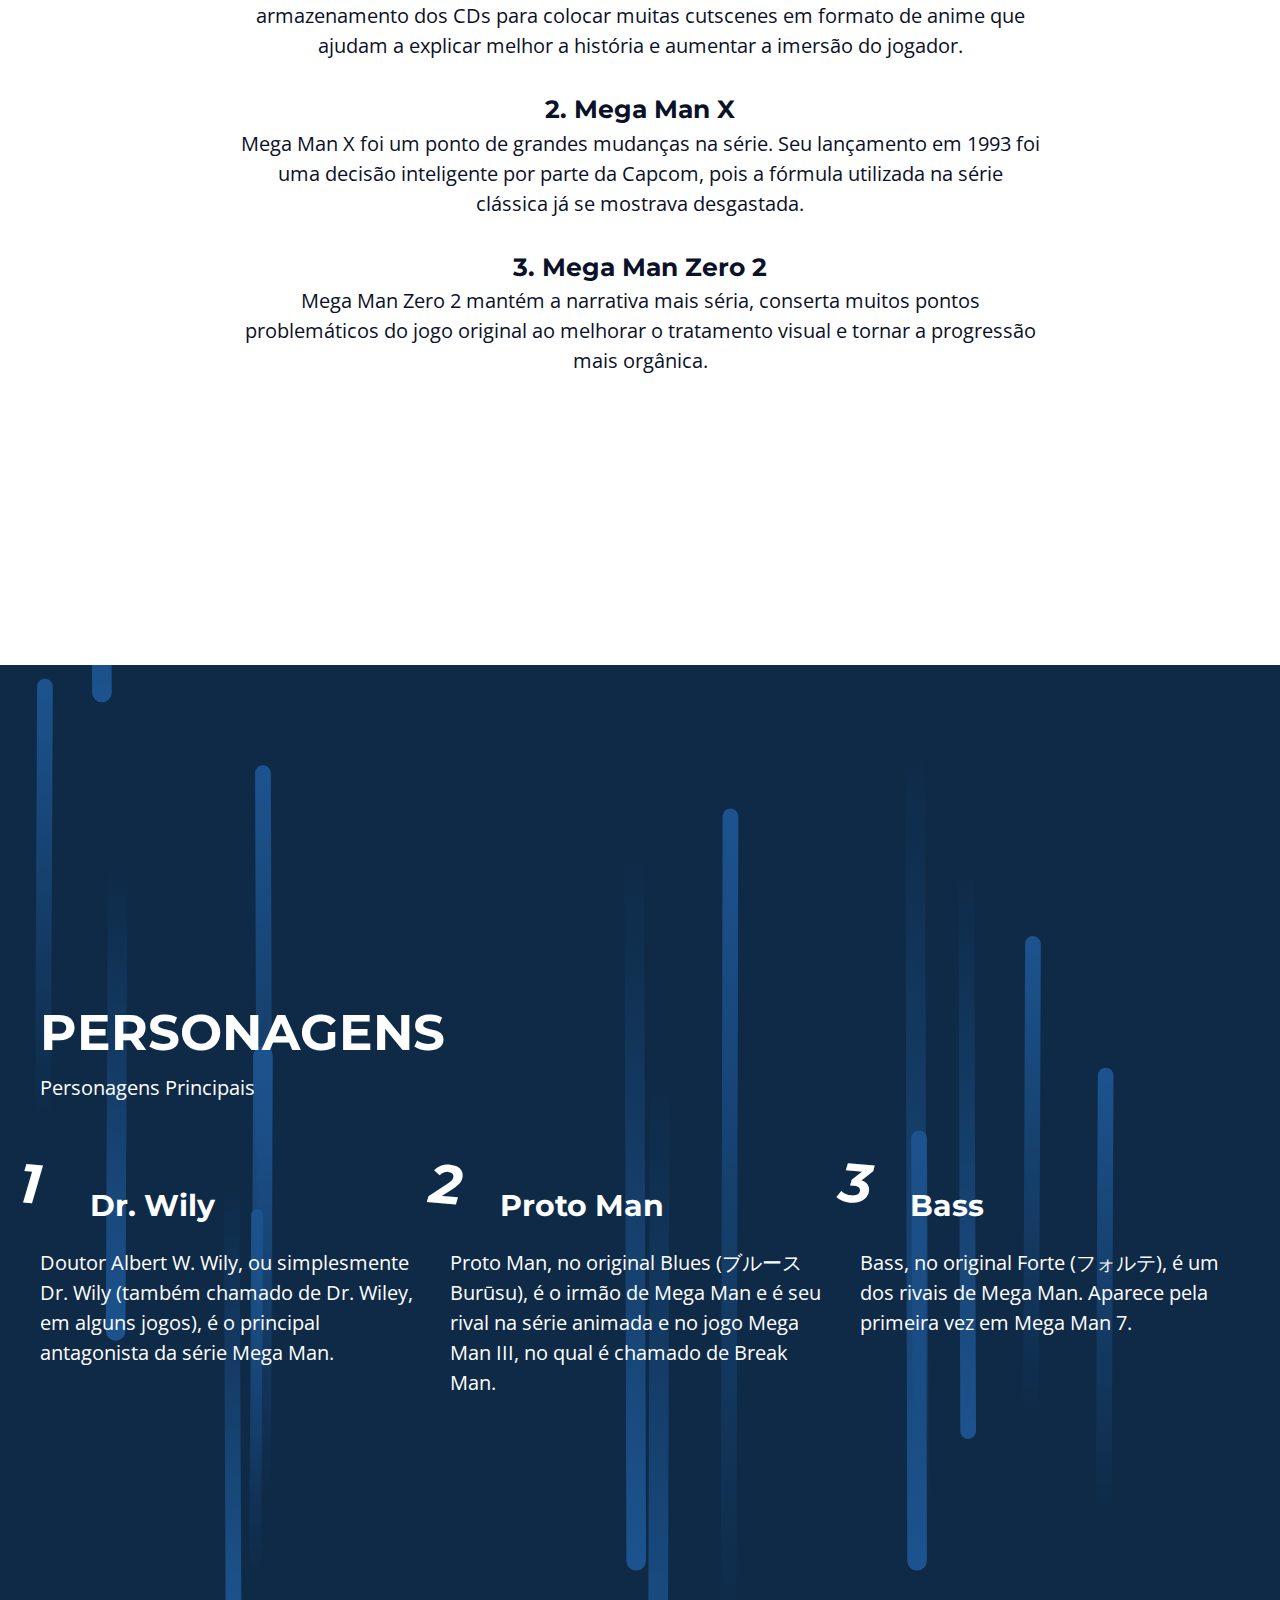
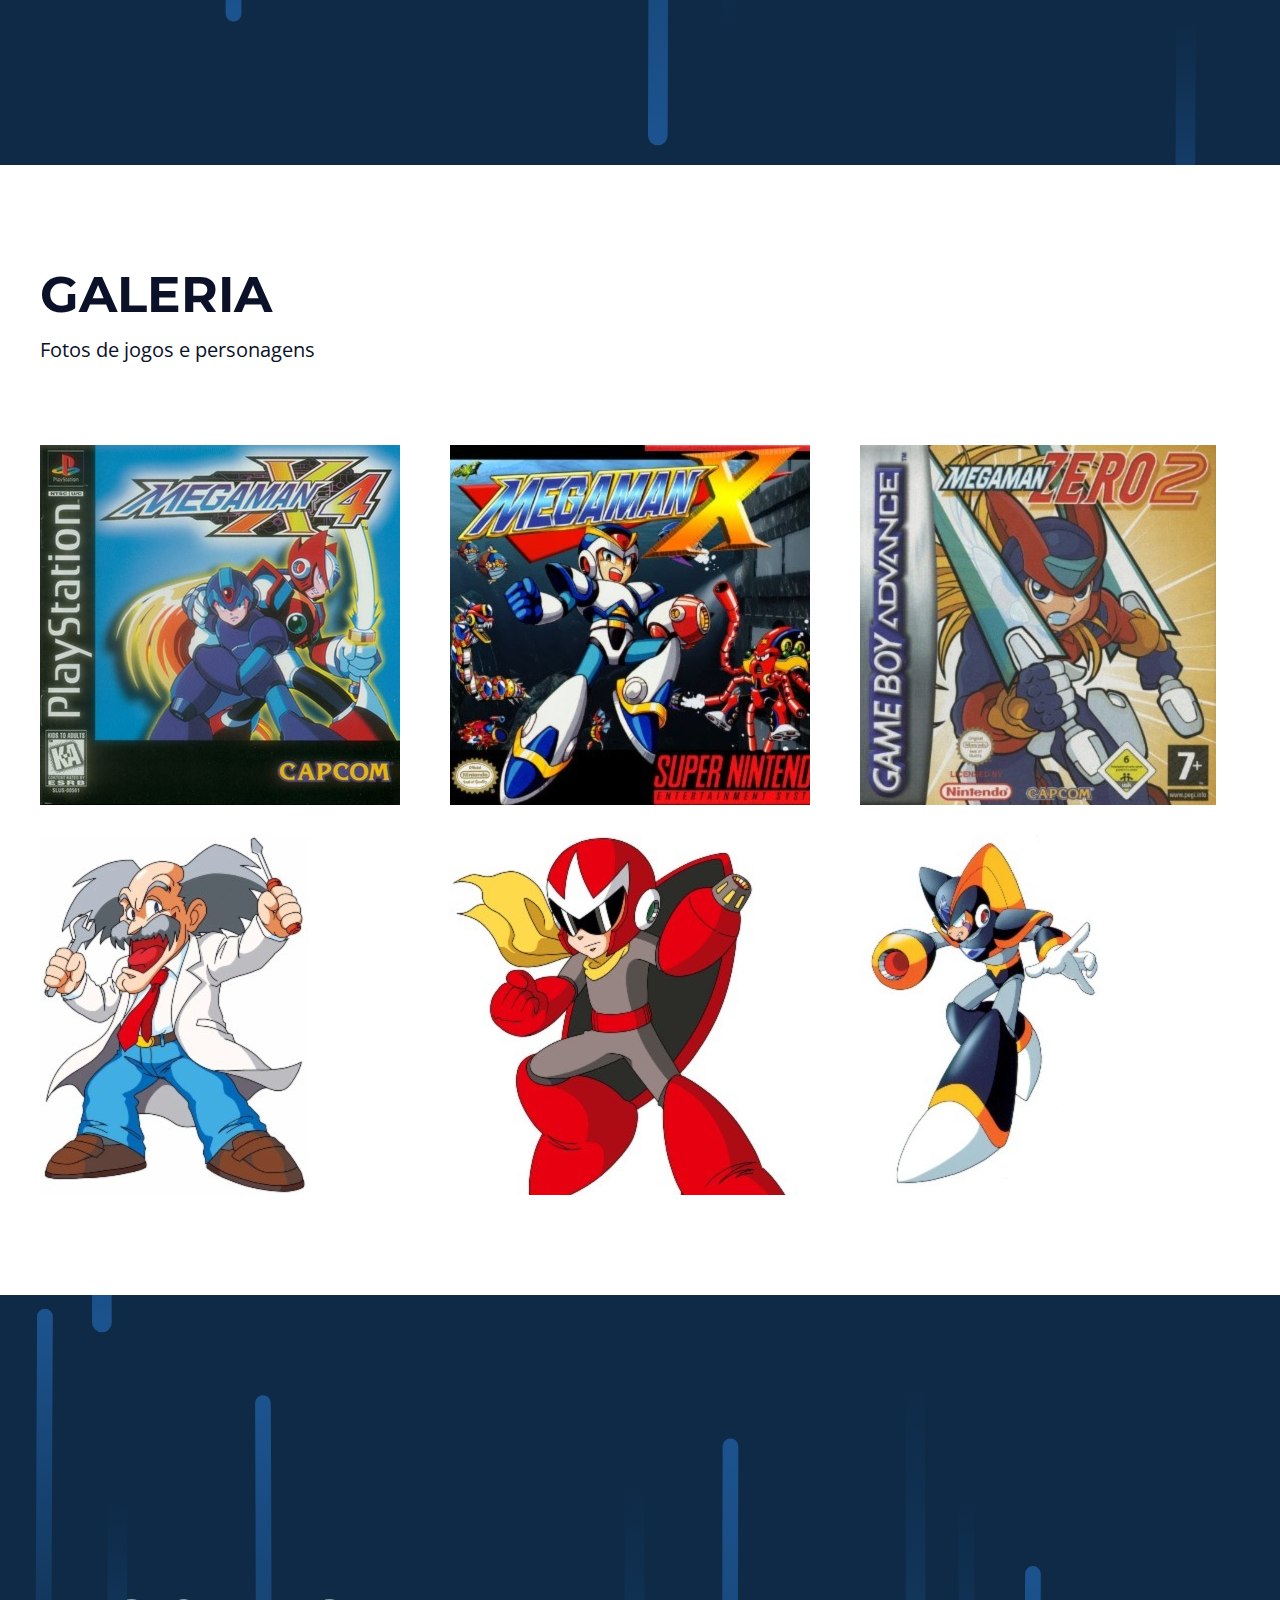
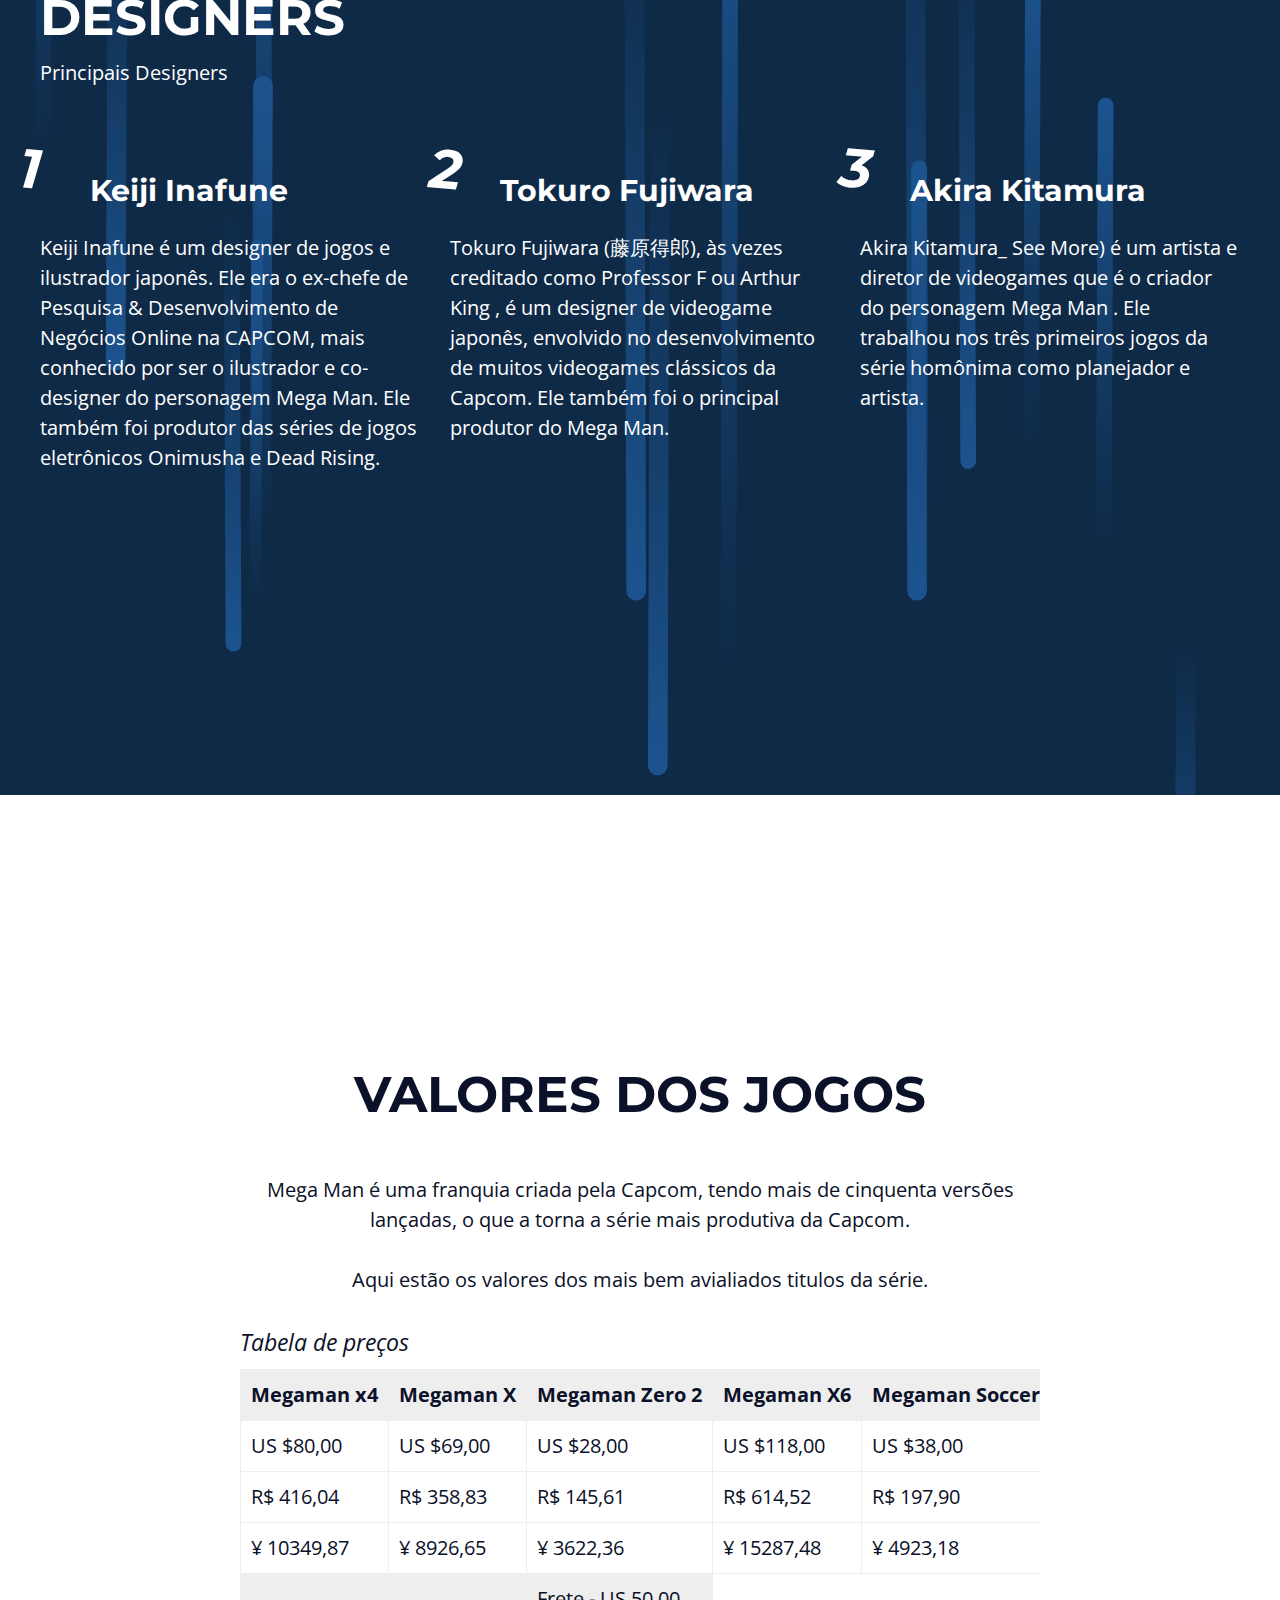
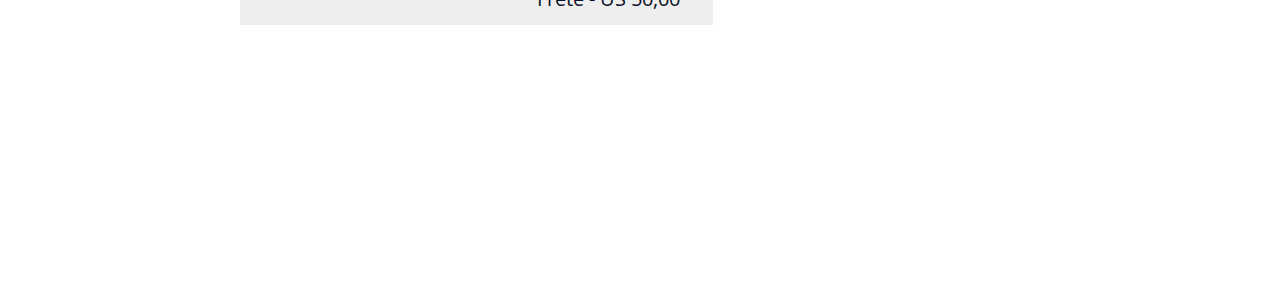
==== commit cf21c878: "Criação da seção "pricing"" ====
--- a/Projetos/index.html
+++ b/Projetos/index.html
@@ -19,14 +19,14 @@
 <body class="main-bg">
   <aside class="menu white-bg">
     <div class="main-content menu-content">
-      <h1><a href="#">LOGO</a></h1>
+      <h1><a href="#intro">LOGO</a></h1>
         <nav>
           <ul>
-            <li><a href="#intro">Intro</a></li>
             <li><a href="#top3">Top 3</a></li>
             <li><a href="#personagens">Characters</a></li>
             <li><a href="#galeria">Gallery</a></li>
             <li><a href="#designers">Designers</a></li>
+            <li><a href="#pricing">Pricing</a></li>
             <li><a href="#">Contact</a></li>
           </ul>
         </nav>
@@ -127,6 +127,64 @@
     </div>
   </section>
 
+  <section id="pricing" class="white-bg section">
+    <div class="main-content top3-content">
+        <h2>Valores dos jogos</h2>
+        <p>Mega Man é uma franquia criada pela Capcom, tendo mais de cinquenta versões lançadas, o que a torna a série mais produtiva da Capcom. 
+        </p>Aqui estão os valores dos mais bem avialiados titulos da série.</p>
+
+        <div class="responsive-table">
+          <table>
+            <caption>Tabela de preços</caption>
+            <thead>
+              <tr>
+                <th>Megaman x4</th>
+                <th>Megaman X</th>
+                <th>Megaman Zero 2</th>
+                <th>Megaman X6</th>
+                <th>Megaman Soccer</th>
+              </tr>
+            </thead>
+
+            <tbody>
+              <tr>
+                <td>US $80,00</td>
+                <td>US $69,00</td>
+                <td>US $28,00</td>
+                <td>US $118,00</td>
+                <td>US $38,00</td>
+              </tr>
+
+              <tr>
+                <td>R$ 416,04</td>
+                <td>R$ 358,83</td>
+                <td>R$ 145,61</td>
+                <td>R$ 614,52</td>
+                <td>R$ 197,90</td>
+              </tr>
+
+              <tr>
+                <td>¥ 10349,87</td>
+                <td>¥ 8926,65</td>
+                <td>¥ 3622,36</td>
+                <td>¥ 15287,48</td>
+                <td>¥ 4923,18</td>
+              </tr>
+            </tbody>
+
+            <tfoot>
+              <tr>
+                <td></td>
+                <td></td>
+                <td>Frete - US 50,00</td>
+              </tr>
+            </tfoot>
+
+          </table>
+        </div>
+
+    </div>
+  </section>
 
 </body>
 
--- a/Projetos/assets/css/elements.css
+++ b/Projetos/assets/css/elements.css
@@ -58,4 +58,38 @@
 
 p {
   margin-bottom: 3rem;
+}
+
+.responsive-table {
+  overflow: hidden;
+  overflow-y: hidden;
+  overflow-x: auto;
+}
+
+table {
+  min-width: 36rem;
+  width: 100%;
+  border-collapse: collapse;
+}
+
+table caption {
+  font-style: italic;
+  font-size: 2.3rem;
+  text-align: left;
+  margin-bottom: 1rem;
+}
+
+table td, table th {
+  white-space: nowrap;
+  padding: 1rem;
+  text-align: left;
+  border: 0.1rem solid var(--light-gray-color);
+}
+
+tfoot td {
+  background: var(--light-gray-color);
+}
+
+tfoot td, table th {
+  background: var(--light-gray-color);
 }--- a/Projetos/assets/css/style.css
+++ b/Projetos/assets/css/style.css
@@ -93,3 +93,7 @@
 .galeria-img img:hover {
     transform: translate(-3%,3%) scale(1.2) rotate(5deg);
 }
+
+.cpation {
+  padding: 1rem;
+}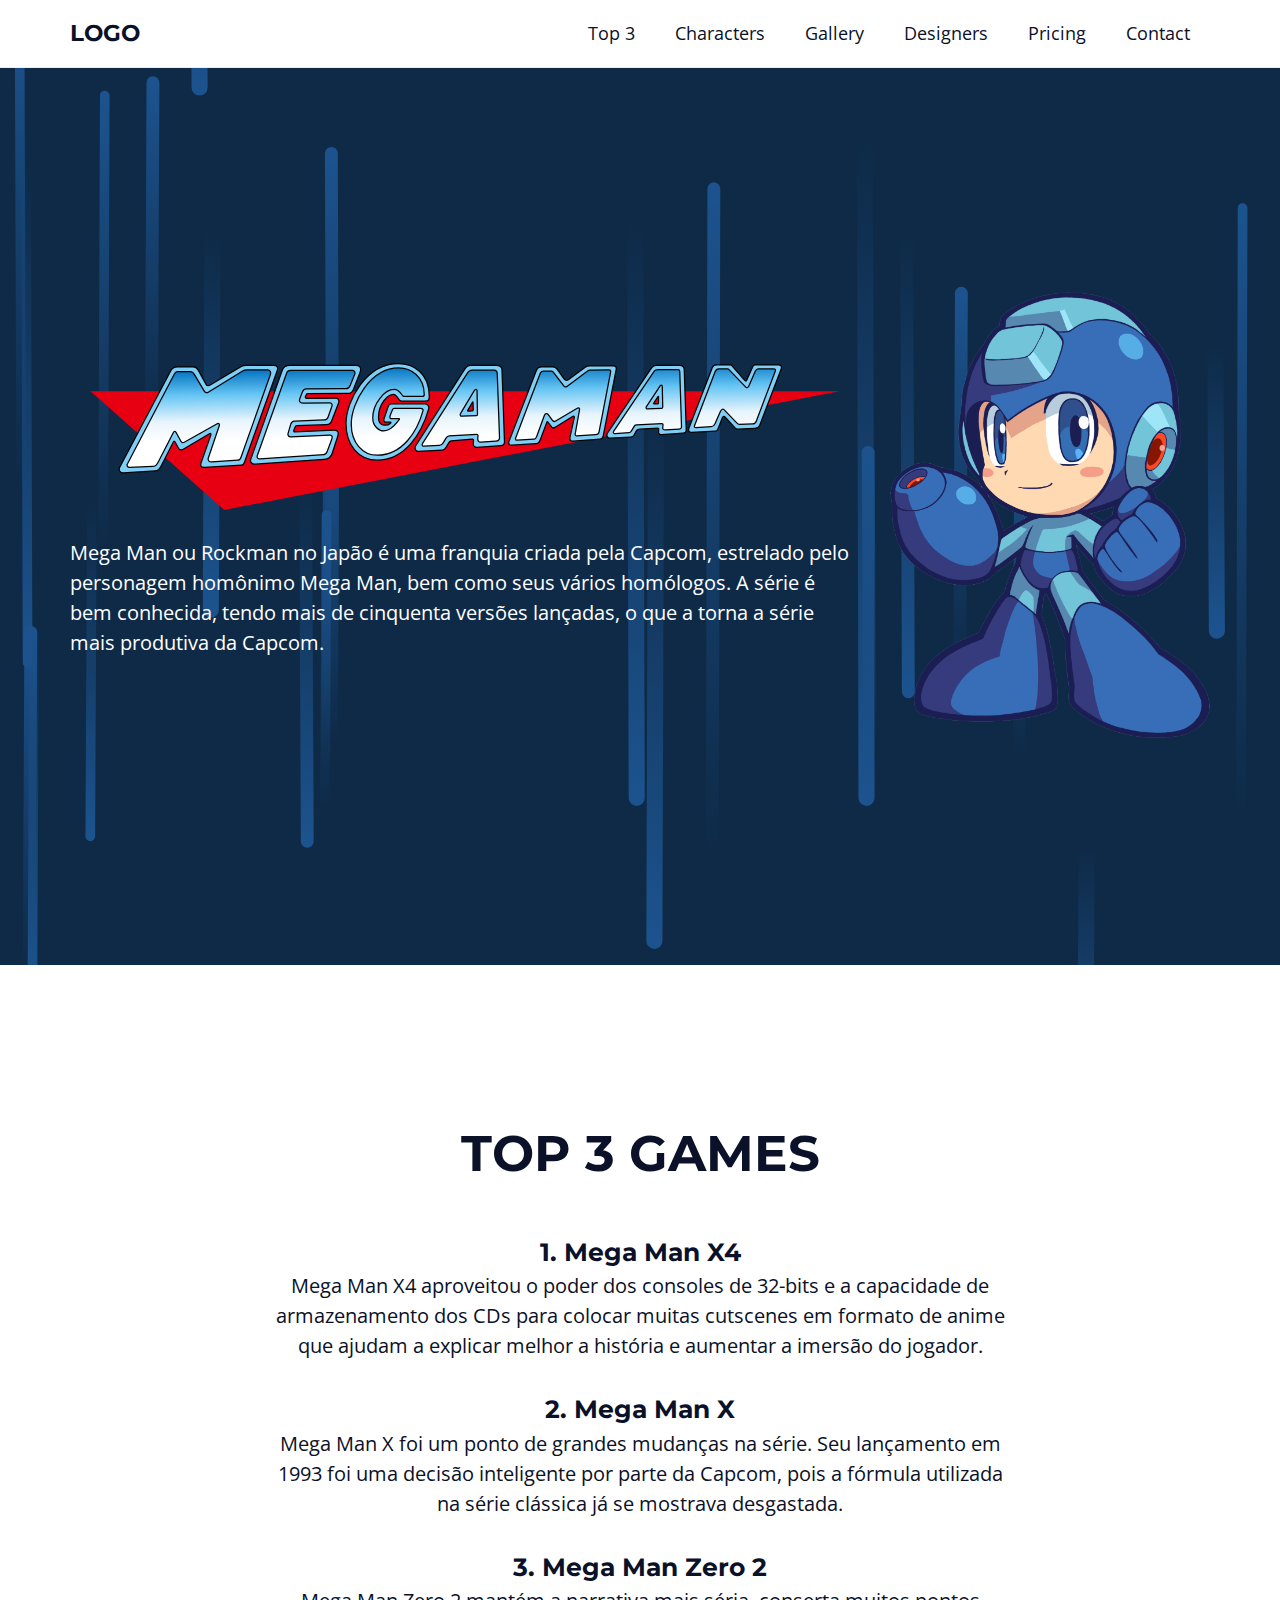
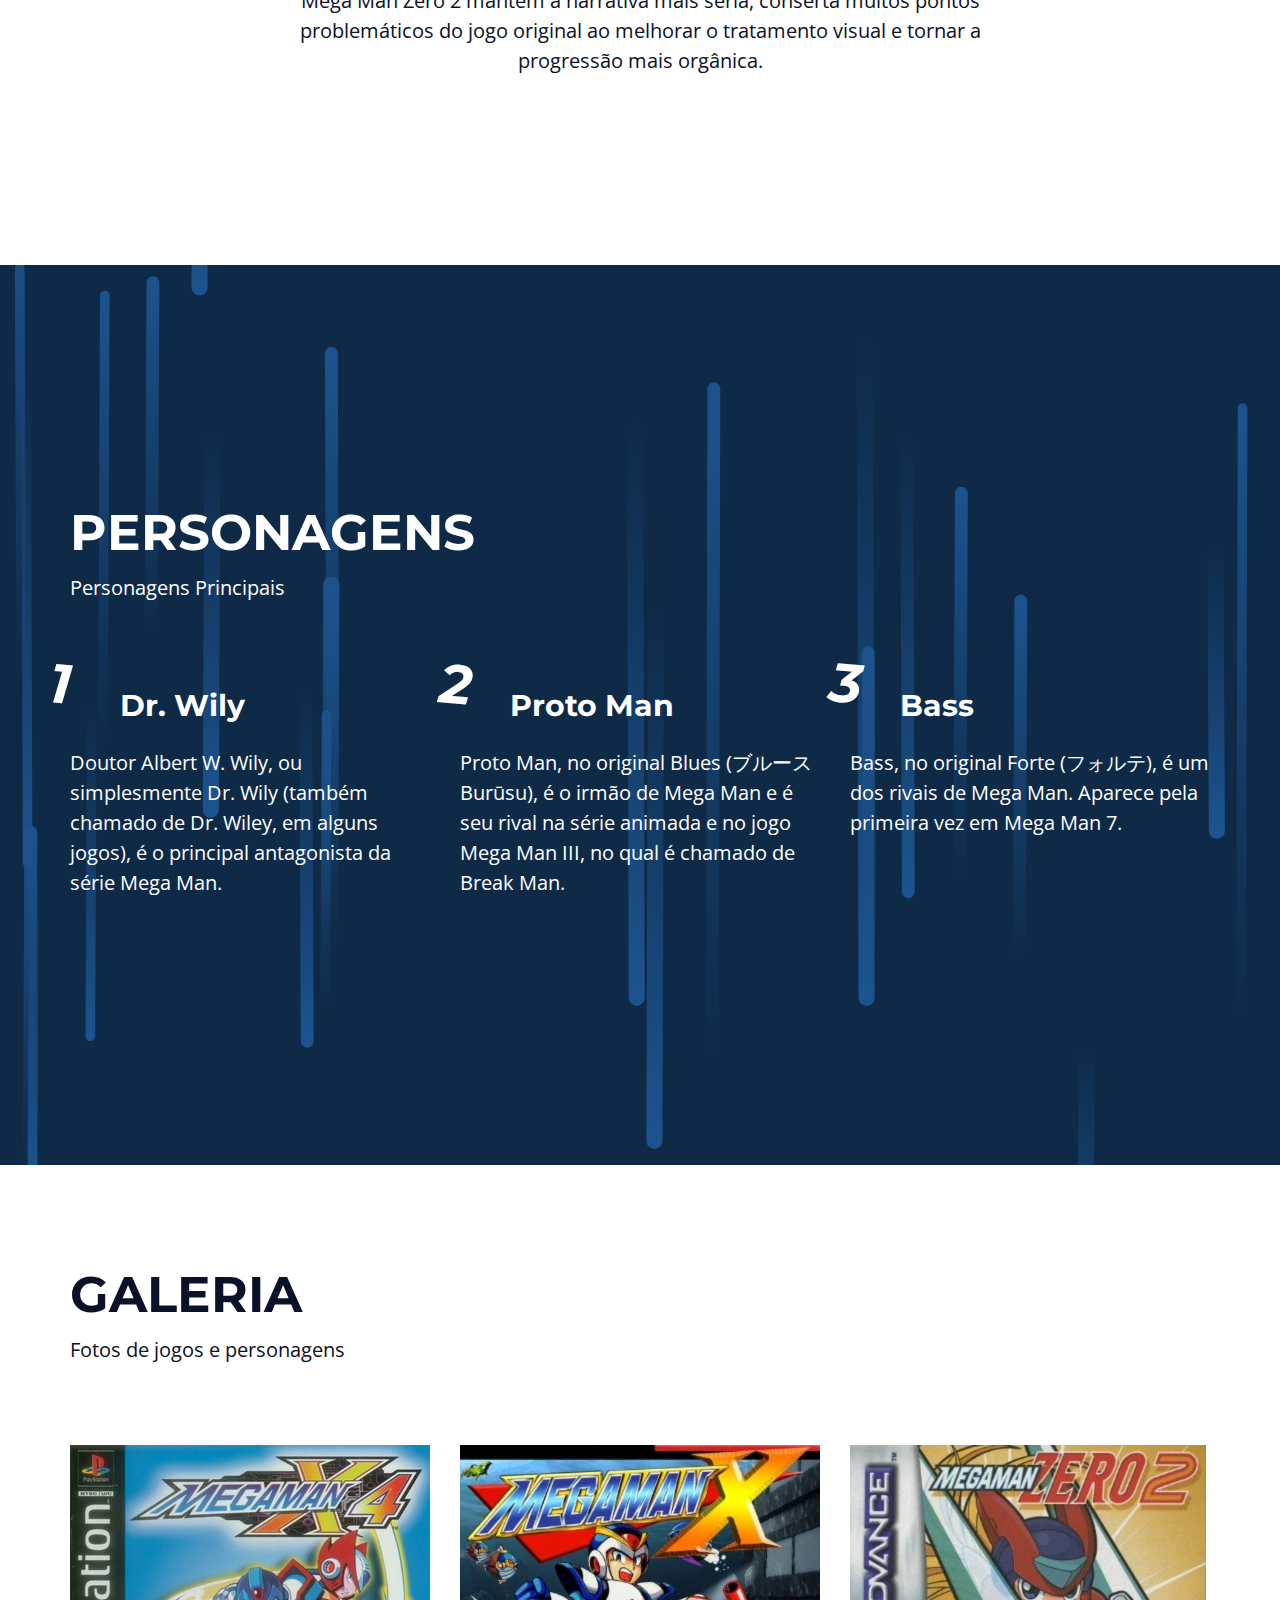
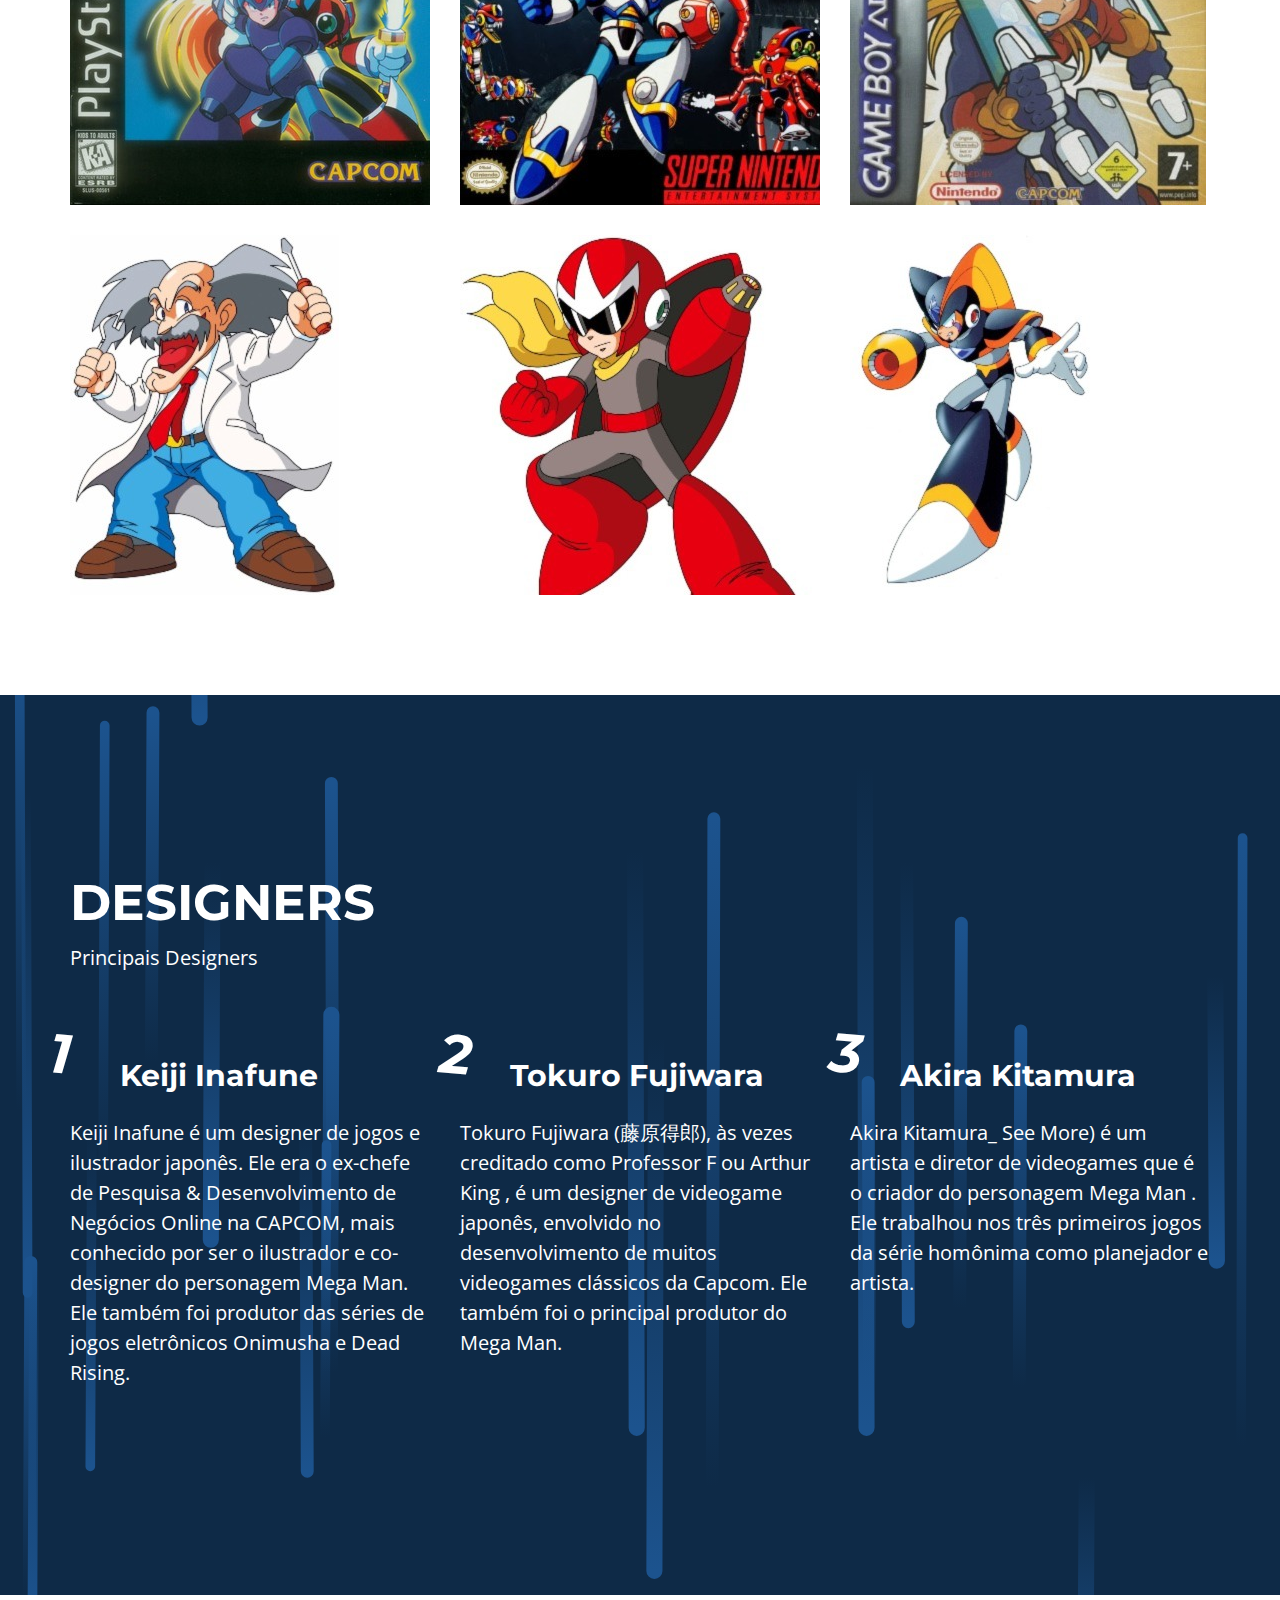
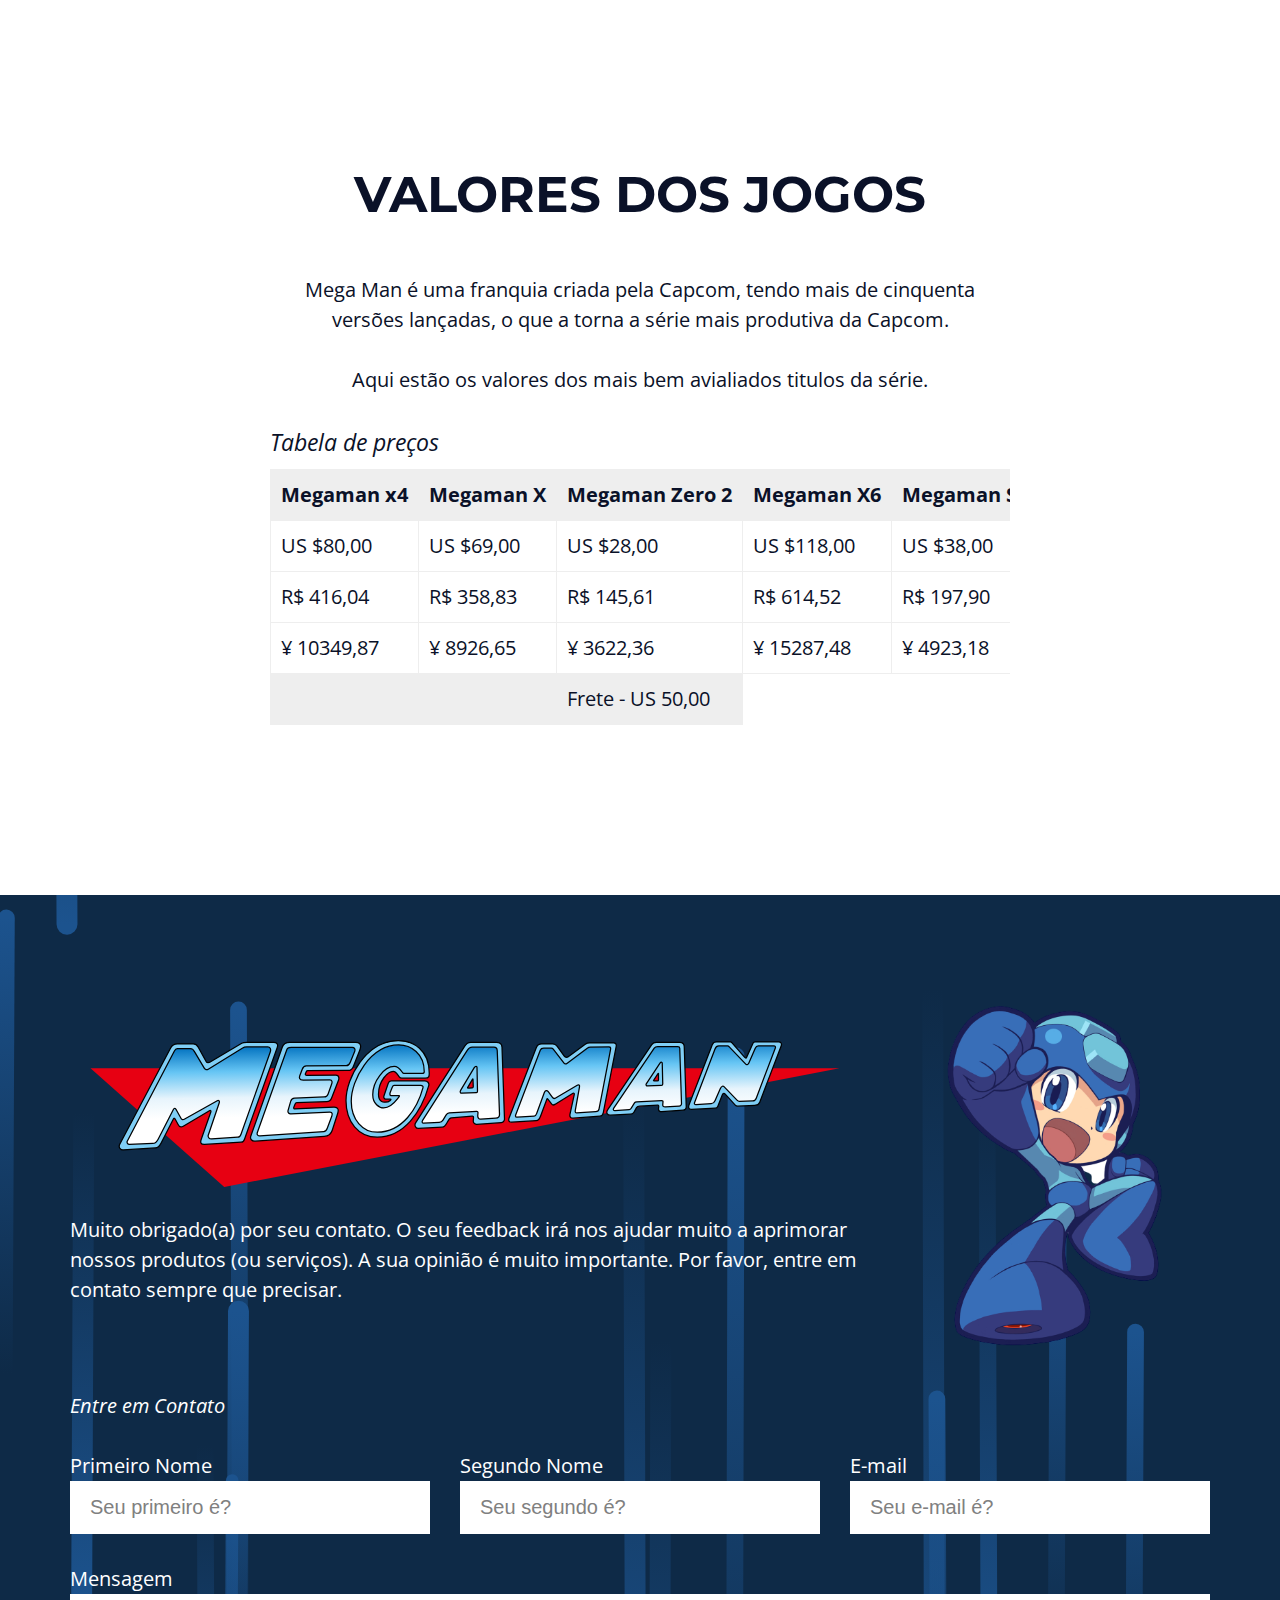
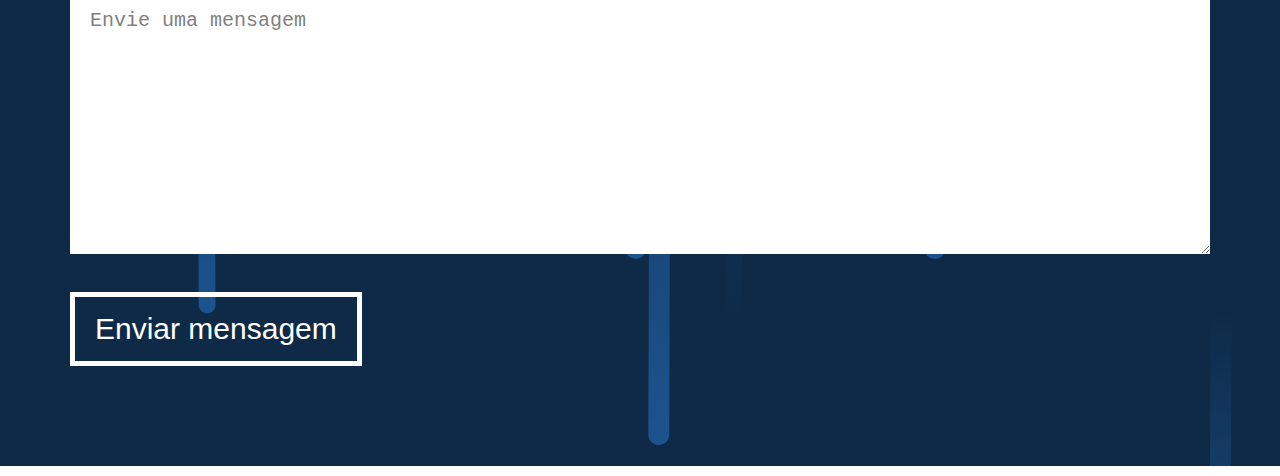
==== commit bfbd0586: "Seção contact" ====
--- a/Projetos/index.html
+++ b/Projetos/index.html
@@ -27,7 +27,7 @@
             <li><a href="#galeria">Gallery</a></li>
             <li><a href="#designers">Designers</a></li>
             <li><a href="#pricing">Pricing</a></li>
-            <li><a href="#">Contact</a></li>
+            <li><a href="#contact">Contact</a></li>
           </ul>
         </nav>
     </div>
@@ -182,9 +182,50 @@
 
           </table>
         </div>
-
-    </div>
-  </section>
+    </div>
+  </section>
+
+  <section id="contact" class="intro main-bg section">
+    <div class="main-content intro-content">
+      <div class="intro-text-content">
+        <div class="intro-img-logo"><img src="assets/img/megaman-logo.svg" alt="logo do nome megaman"></div>
+        <p>Muito obrigado(a) por seu contato. O seu feedback irá nos ajudar muito a aprimorar nossos produtos (ou serviços). A sua opinião é muito importante. Por favor, entre em contato sempre que precisar.
+        </p>
+      </div>
+      <div class="intro-img"><img src="assets/img/contact-01.png" alt="Personagem megaman"></div>
+
+      <div class="contact-form">
+        <fieldset class="form-grid">
+          <legend>Entre em Contato</legend>
+
+          <div class="form-group">
+            <label for="first-name">Primeiro Nome</label>
+            <input type="text" name="first-name" id="first-name" placeholder="Seu primeiro é?">
+          </div>
+          <div class="form-group">
+            <label for="last-name">Segundo Nome</label>
+            <input type="text" name="last-name" id="last-name" placeholder="Seu segundo é?">
+          </div>
+          <div class="form-group">
+            <label for="email">E-mail</label>
+            <input type="email" name="email" id="email" placeholder="Seu e-mail é?">
+          </div>
+          <div class="form-group full-width">
+            <label for="message">Mensagem</label>
+            <textarea name="message" id="message" cols="30" rows="10" placeholder="Envie uma mensagem"></textarea>
+          </div>
+          <div class="form-group full-width">
+            <button type="submit">Enviar mensagem</button>
+          </div>
+        </fieldset>
+      </div>
+    </div>
+
+    
+
+
+  </section>
+
 
 </body>
 
--- a/Projetos/assets/css/elements.css
+++ b/Projetos/assets/css/elements.css
@@ -1,6 +1,7 @@
 * {
   margin: 0;
   padding: 0;
+  box-sizing: border-box;
 }
 
 html {
--- a/Projetos/assets/css/class.css
+++ b/Projetos/assets/css/class.css
@@ -22,4 +22,9 @@
 
 .menu-spacing {
   height: 6.5rem;
+}
+
+body .full-width {
+  width: 100%;
+  flex: 1 1 100%;
 }--- a/Projetos/assets/css/style.css
+++ b/Projetos/assets/css/style.css
@@ -1,8 +1,7 @@
 .intro-content {
   position: relative;
-  top: -8rem;
   display: grid;
-  grid-template-columns: 1.5fr 1fr;
+  grid-template-columns: 1fr 1.5fr;
   gap: var(--gap);
   min-height: 100vh;
 }
@@ -94,6 +93,56 @@
     transform: translate(-3%,3%) scale(1.2) rotate(5deg);
 }
 
-.cpation {
-  padding: 1rem;
-}+.contact-form {
+  grid-column: span 2;
+}
+
+.contact-form .form-grid {
+  border: none;  
+  display: flex;
+  flex-direction: row;
+  flex-wrap: wrap;
+  gap: var(--gap);
+}
+
+.form-grid legend {
+  font-style: italic;
+  font-size: 2rem;
+  margin-bottom: 3rem;
+}
+
+.form-group {
+  flex: 1 1 32rem;
+}
+
+.form-group label {
+  display: block;
+}
+
+.form-group input,
+.form-group textarea {
+  border: none;
+  background: var(--white-color);
+  font-size: 2rem;
+  padding: 1.5rem 2rem;
+  width: 100%;
+}
+
+.form-group button {
+  border: 0.5rem solid var(--white-color);
+  background: none;
+  color: var(--white-color);
+  padding: 1.5rem 2rem;
+  font-size: 3rem;
+  cursor: pointer;
+  transition: all 300ms ease-in-out;
+}
+
+.form-group button:hover {
+  background: var(--white-color);
+  color: var(--primary-color);
+}
+
+.form-group ::placeholder {
+  color: gray;
+}
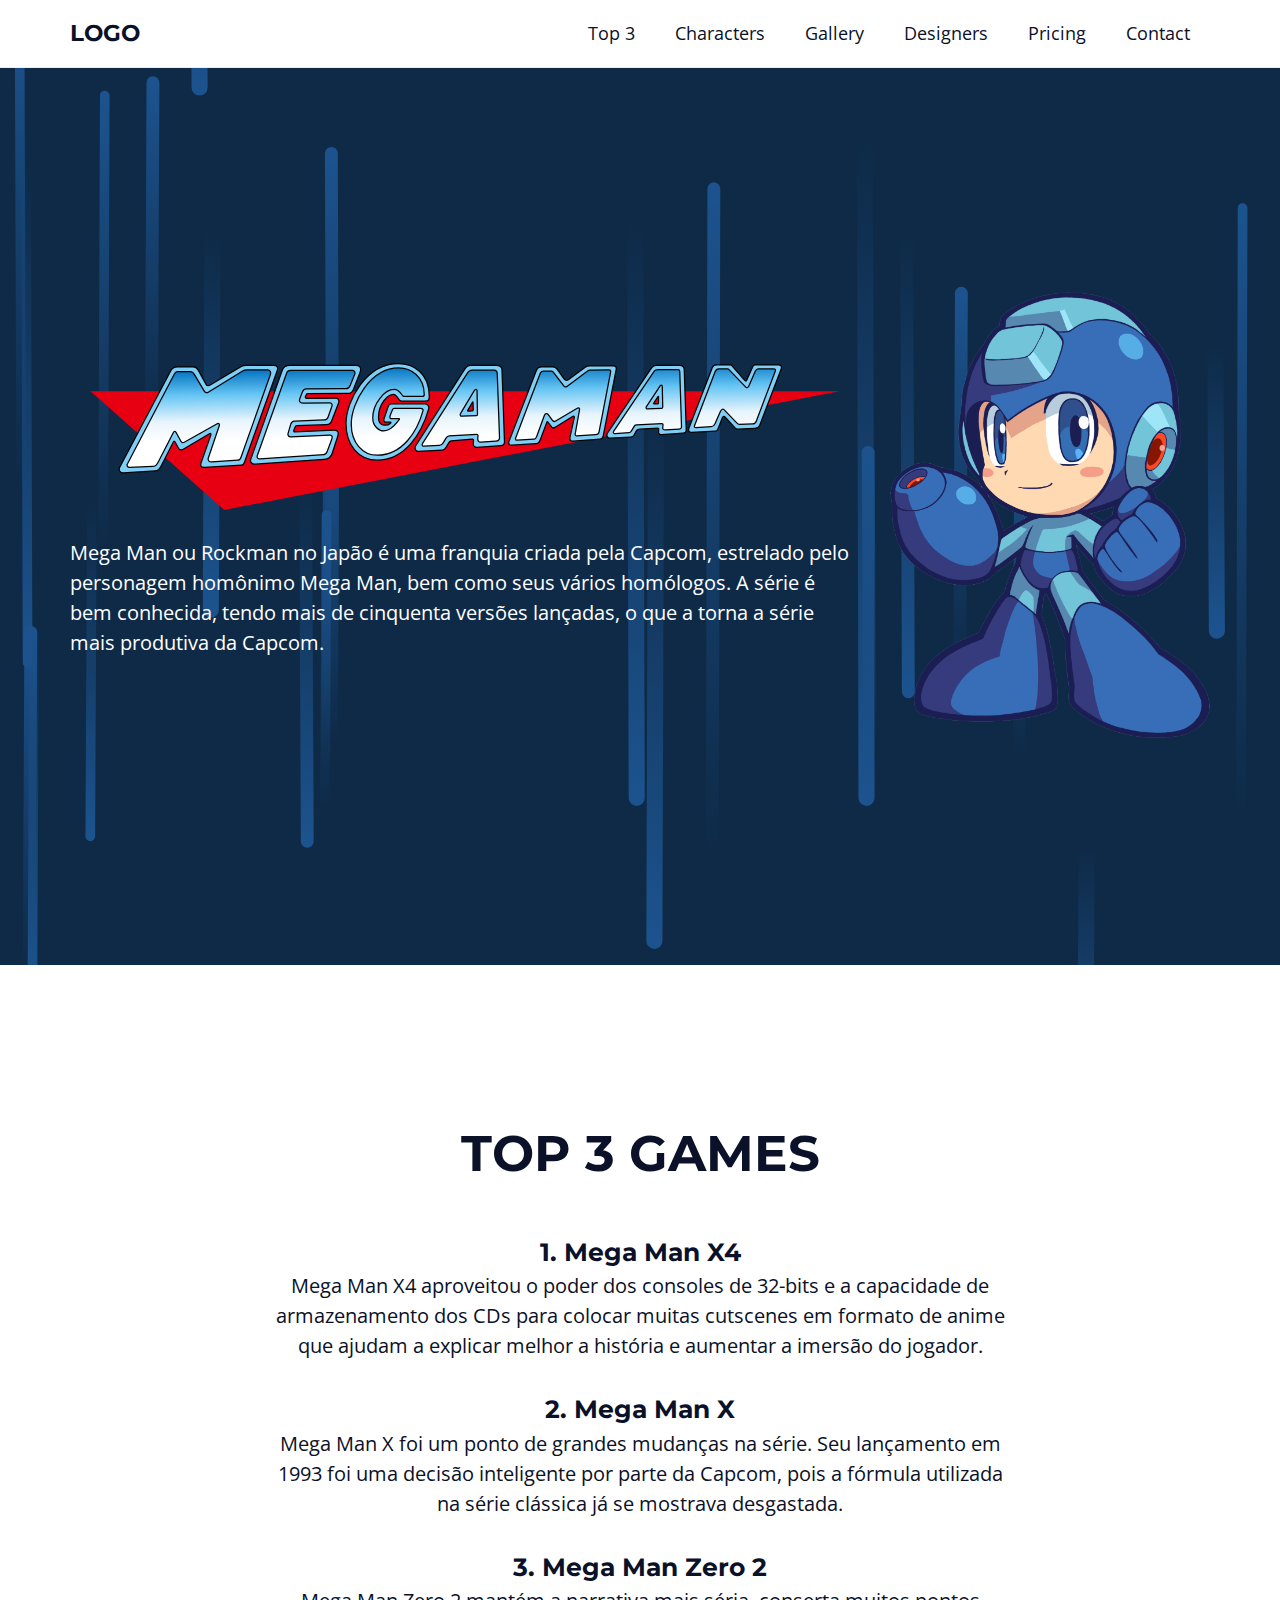
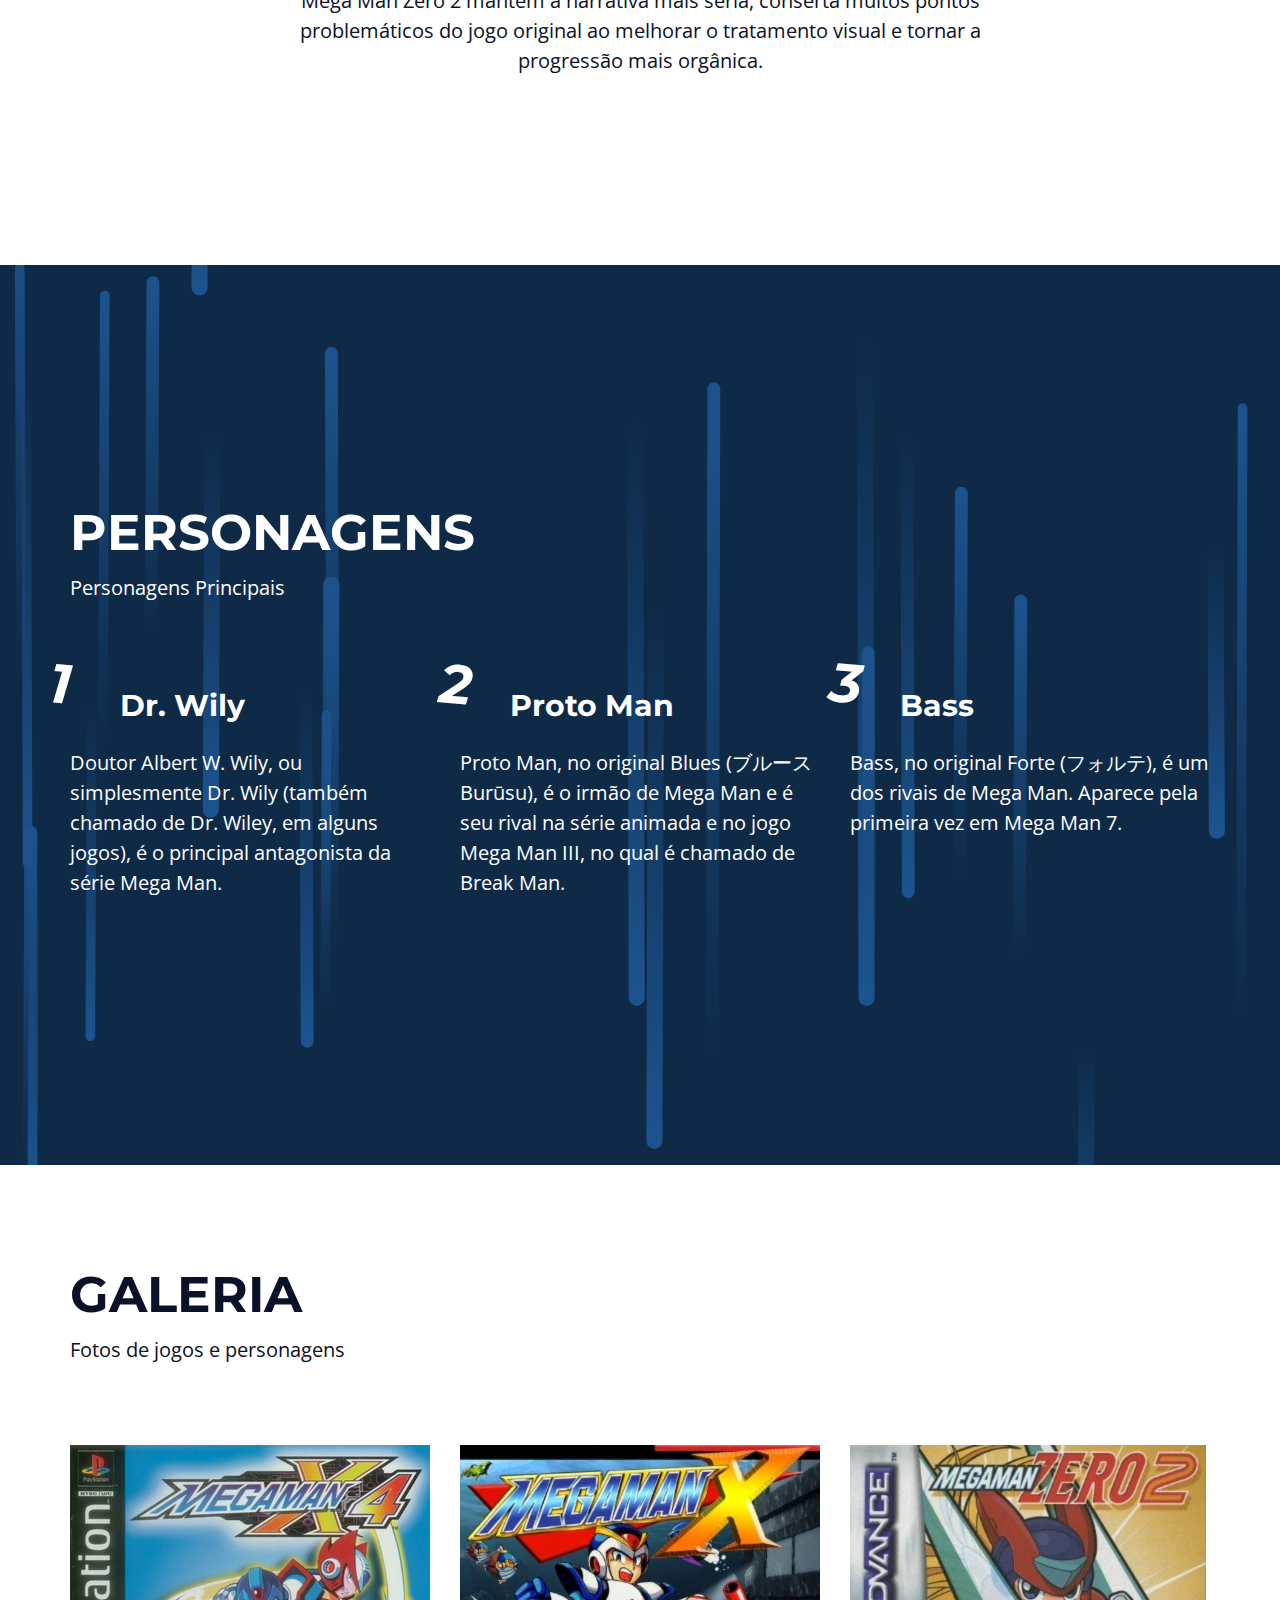
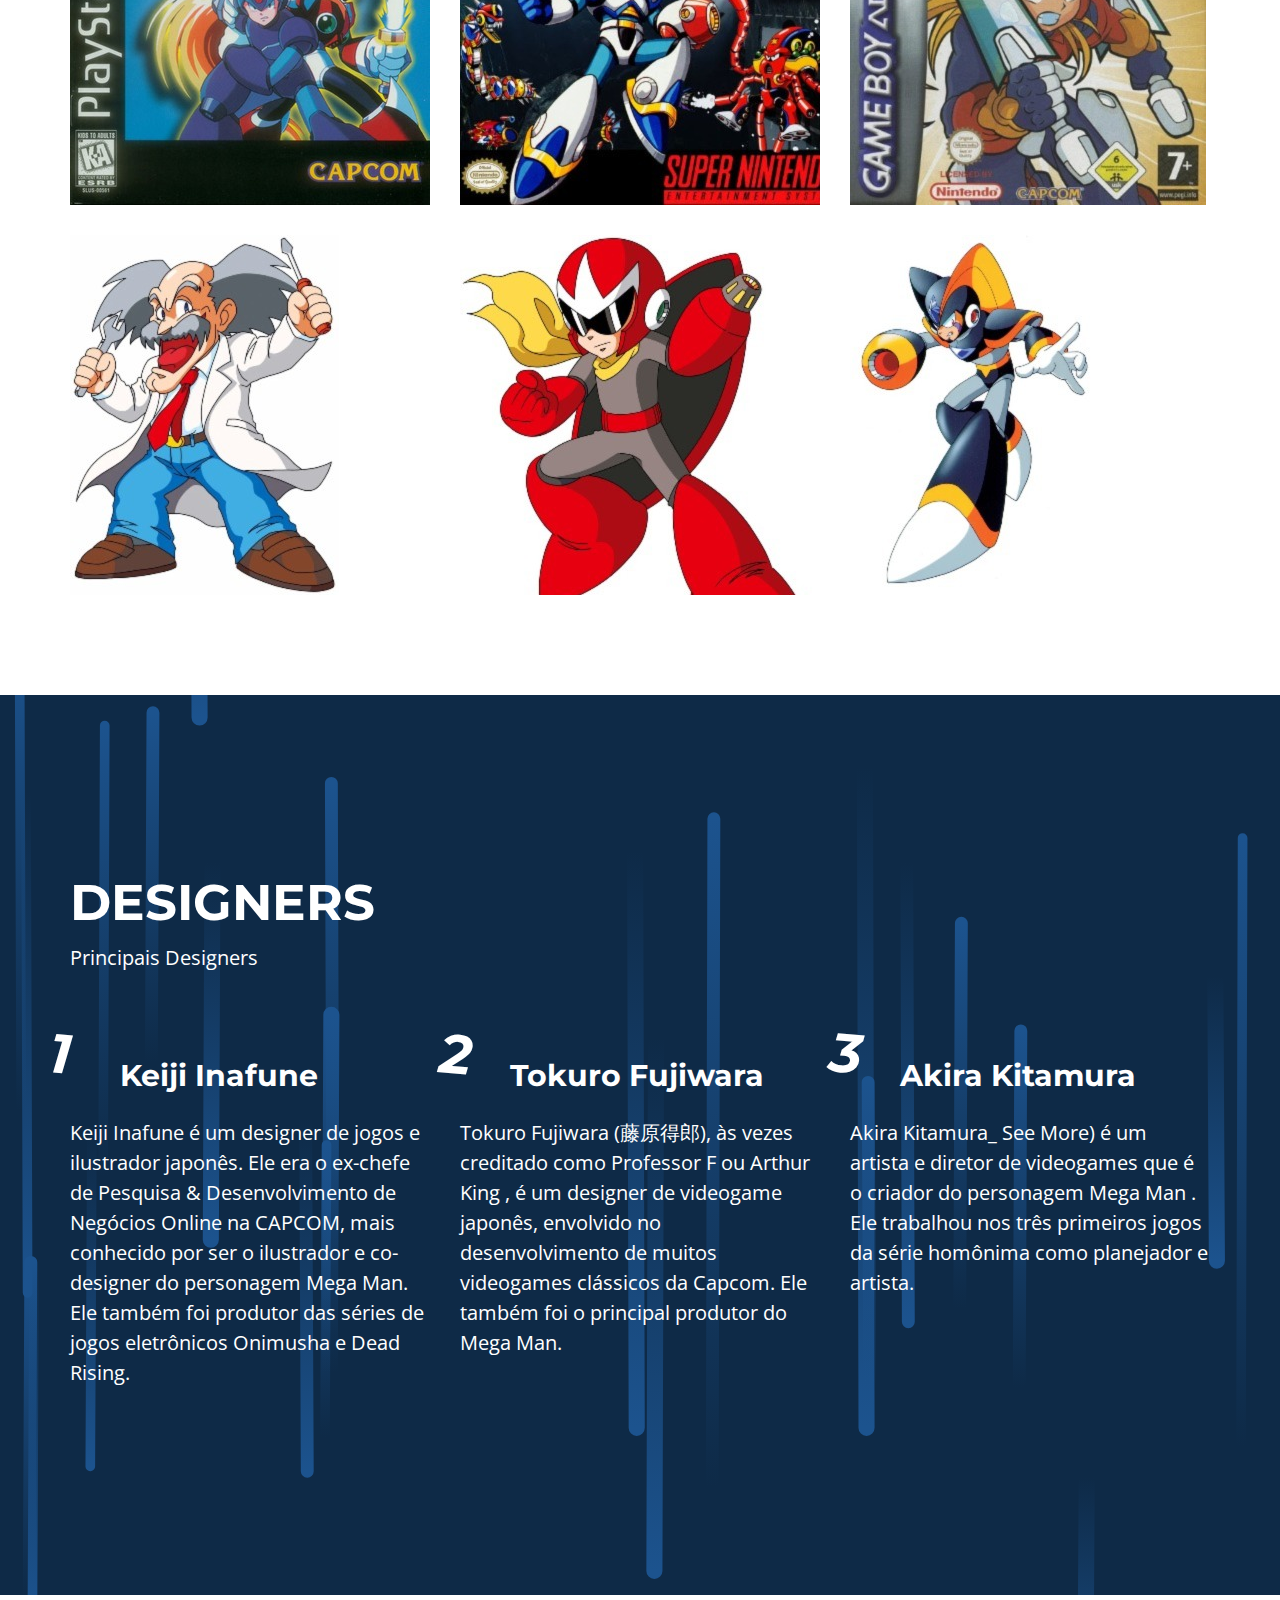
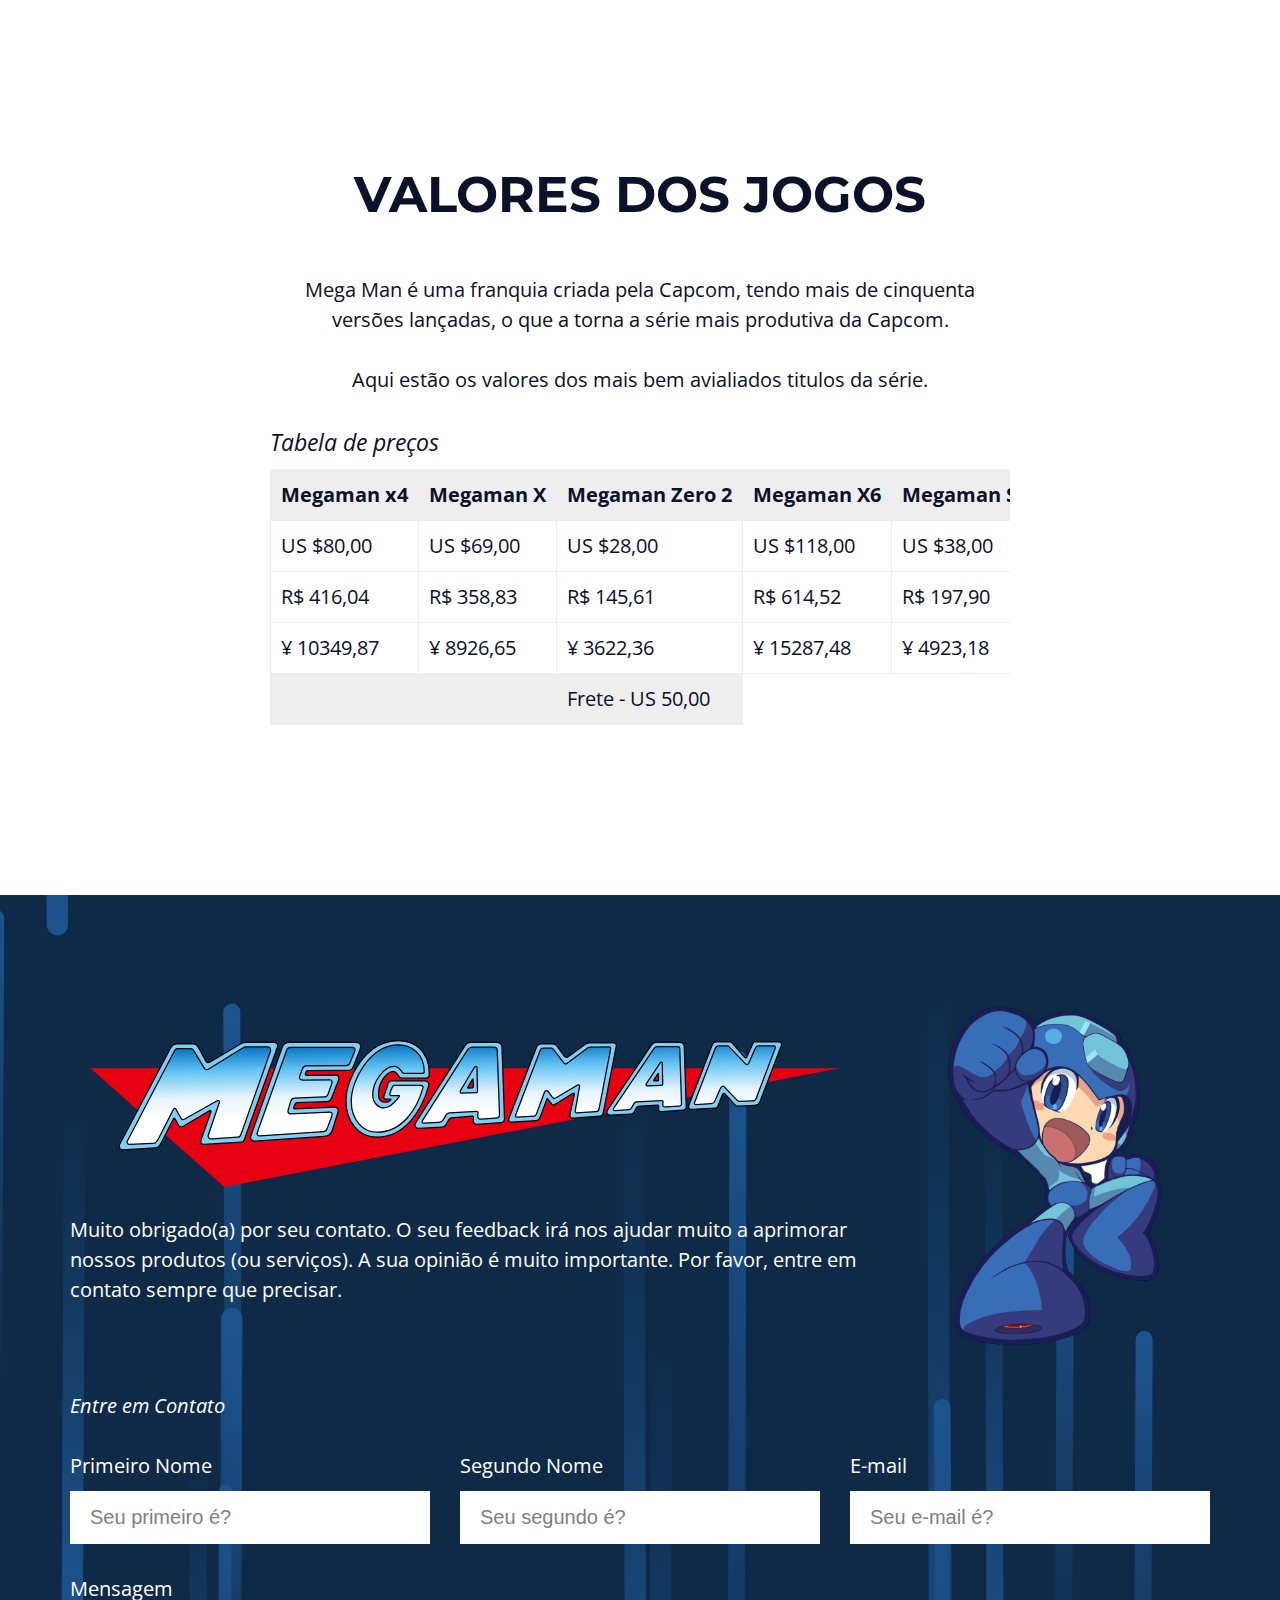
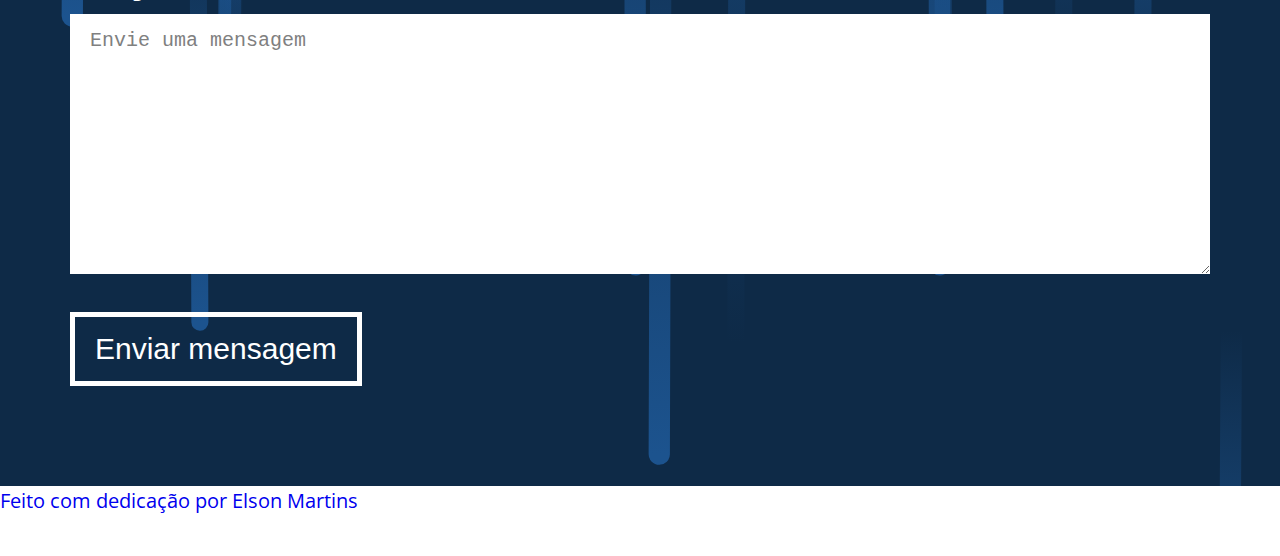
==== commit 5c4ff99a: "correções da seção "contact"" ====
--- a/Projetos/index.html
+++ b/Projetos/index.html
@@ -16,7 +16,7 @@
   <link rel="stylesheet" href="assets/css/style.css">
 </head>
 
-<body class="main-bg">
+<body>
   <aside class="menu white-bg">
     <div class="main-content menu-content">
       <h1><a href="#intro">LOGO</a></h1>
@@ -220,12 +220,11 @@
         </fieldset>
       </div>
     </div>
-
-    
-
-
-  </section>
-
+  </section>
+
+  <footer id="footer" class="white-bg">
+    <p><a rel="nofollow" target="_blank" href="https://github.com/ElsonMartins">Feito com dedicação por Elson Martins</a></p>
+  </footer>
 
 </body>
 
--- a/Projetos/assets/css/elements.css
+++ b/Projetos/assets/css/elements.css
@@ -63,7 +63,7 @@
 
 .responsive-table {
   overflow: hidden;
-  overflow-y: hidden;
+  overflow-y: auto;
   overflow-x: auto;
 }
 
--- a/Projetos/assets/css/style.css
+++ b/Projetos/assets/css/style.css
@@ -117,15 +117,22 @@
 
 .form-group label {
   display: block;
+  margin-bottom: 1rem;
 }
 
 .form-group input,
 .form-group textarea {
   border: none;
   background: var(--white-color);
-  font-size: 2rem;
   padding: 1.5rem 2rem;
   width: 100%;
+  font-size: 2rem;
+  outline: none;  
+}
+
+.form-group input:focus,
+.form-group textarea:focus {
+  box-shadow: 0 0 10px 2px var(--secondary-color); 
 }
 
 .form-group button {
@@ -146,3 +153,17 @@
 .form-group ::placeholder {
   color: gray;
 }
+
+.footer {
+  text-align: center;
+  font-size: 1.6rem;
+}
+
+.footer a {
+  color: #444;
+}
+
+.footer p{
+  margin: 0;
+  padding: 3rem;
+}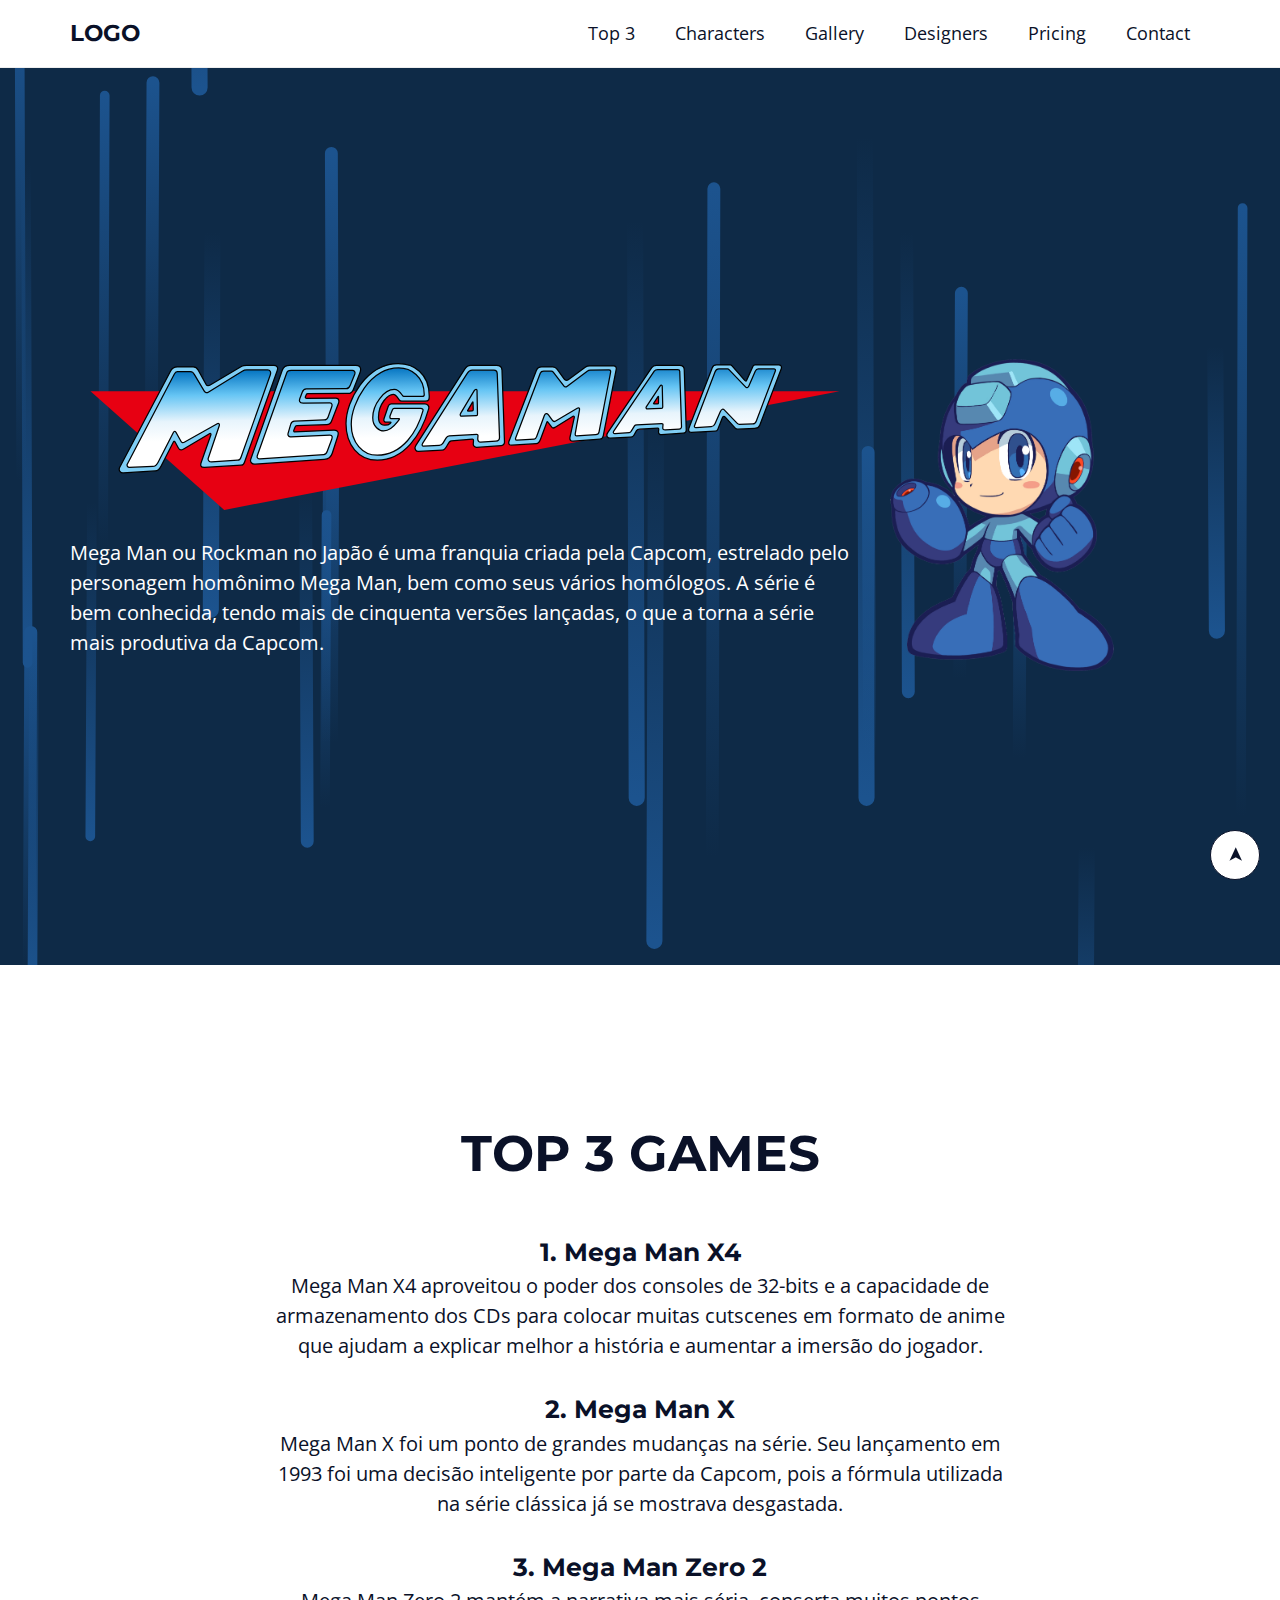
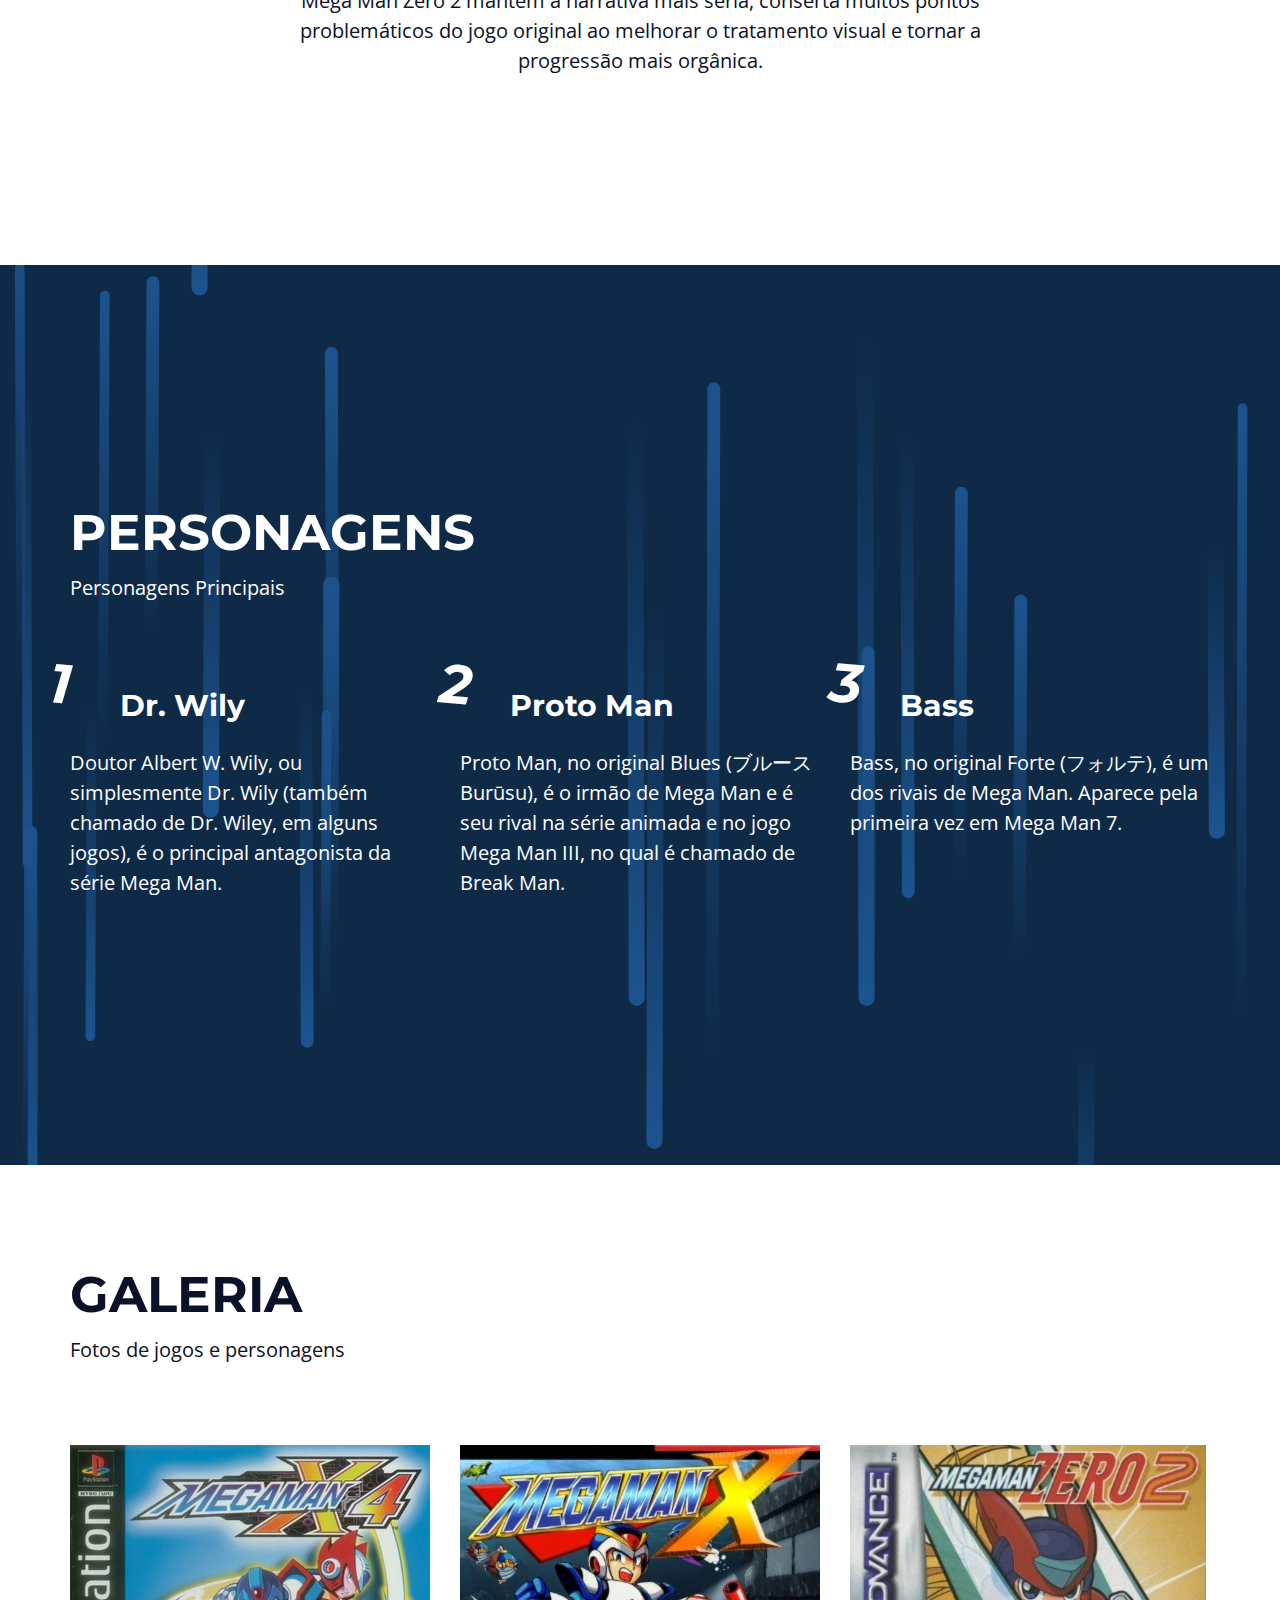
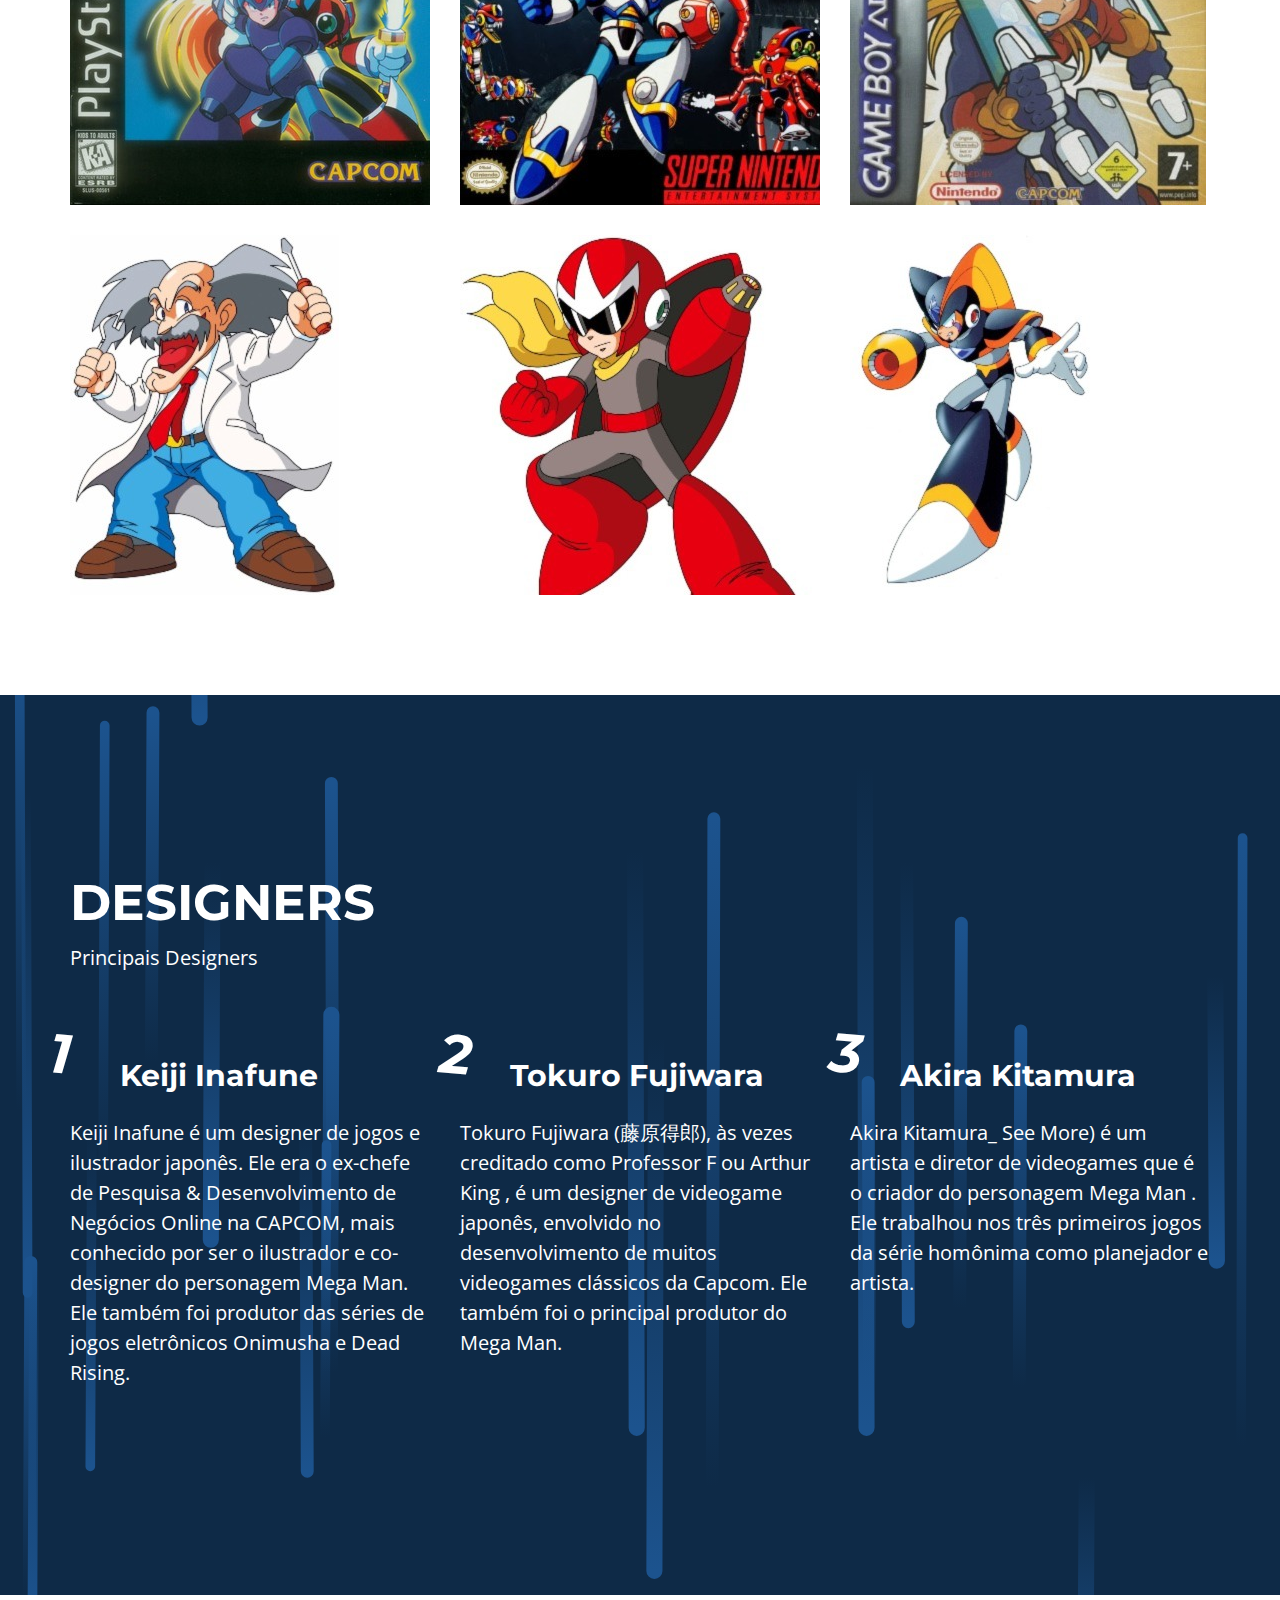
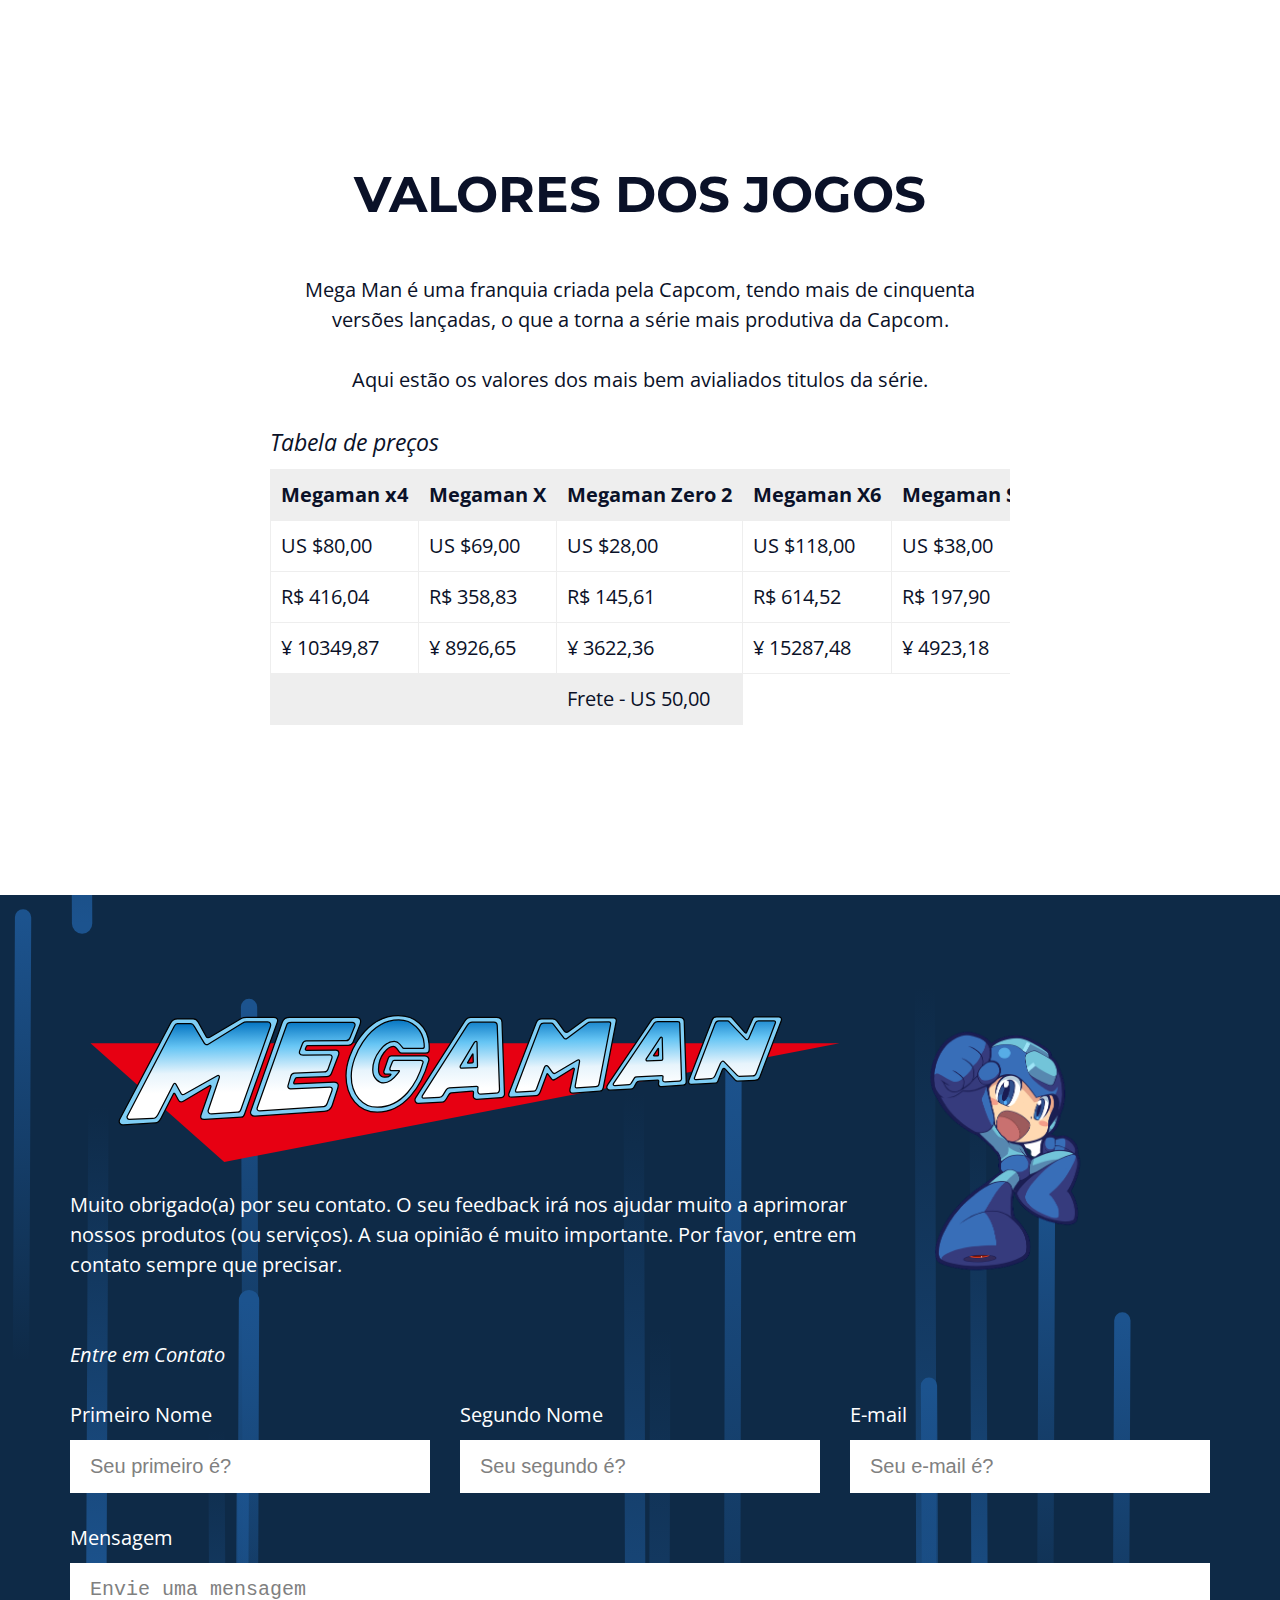
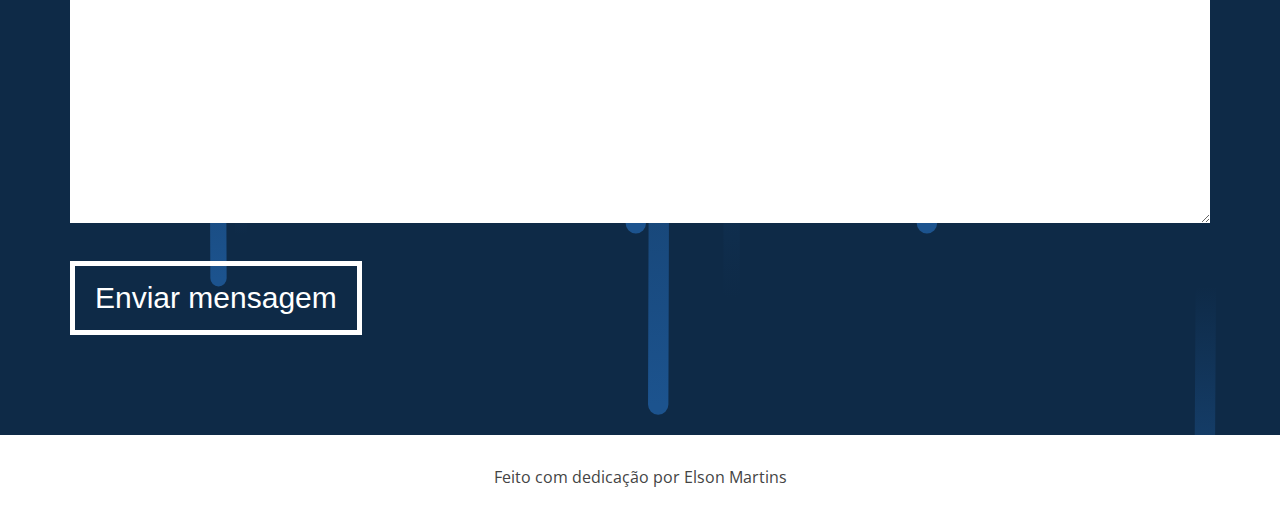
==== commit 404f85a1: "criando media query." ====
--- a/Projetos/index.html
+++ b/Projetos/index.html
@@ -17,11 +17,13 @@
 </head>
 
 <body>
+  <input id="close-menu" class="close-menu" type="checkbox" aria-label="close menu" role="button">
+  <label class="close-menu-label" for="close-menu" title="close menu"></label>
   <aside class="menu white-bg">
     <div class="main-content menu-content">
-      <h1><a href="#intro">LOGO</a></h1>
+      <h1 onclick="getElementById('close-menu').checked = false"><a href="#intro">LOGO</a></h1>
         <nav>
-          <ul>
+          <ul onclick="getElementById('close-menu').checked = false">
             <li><a href="#top3">Top 3</a></li>
             <li><a href="#personagens">Characters</a></li>
             <li><a href="#galeria">Gallery</a></li>
@@ -226,6 +228,8 @@
     <p><a rel="nofollow" target="_blank" href="https://github.com/ElsonMartins">Feito com dedicação por Elson Martins</a></p>
   </footer>
 
+  <a class="back-to-top" href="#">➤</a>
+
 </body>
 
 </html>--- a/Projetos/assets/css/style.css
+++ b/Projetos/assets/css/style.css
@@ -13,12 +13,12 @@
 }
 
 .intro-img img {
-  max-width: 100%;
+  max-width: 70%;
   min-height: auto;
 }
 
 .intro-img-logo {
-  max-width: 100%;
+  max-width: 70%;
   height: auto;
   padding: 2rem;
 }
@@ -29,7 +29,7 @@
   flex-direction: column;
   flex-wrap: nowrap;
   justify-content: center;
-  height: 100vh;
+  min-height: 100vh;
   text-align: center;
 }
 
@@ -154,16 +154,104 @@
   color: gray;
 }
 
-.footer {
+footer {
   text-align: center;
   font-size: 1.6rem;
 }
 
-.footer a {
+footer a {
   color: #444;
 }
 
-.footer p{
+footer p {
   margin: 0;
   padding: 3rem;
-}+}
+
+.close-menu {
+  display: none;
+}
+
+.back-to-top {
+  position: fixed;
+  bottom: 2rem;
+  right: 2rem;
+  background: var(--white-color);
+  width: 5rem;
+  height: 5rem;
+  display: flex;
+  justify-content: center;
+  align-items: center;
+  border-radius: 50%;
+  color: var(--primary-color);
+  transform: rotate(-90deg);
+  border: 0.1rem solid var(--primary-color);
+}
+
+@media (max-width: 800px) {
+  .intro-content, .grid {
+    grid-template-columns: 1fr;
+  }
+
+  .galeria-img {
+    width: 100%;
+    max-width: 100%;
+    max-height: 100%;
+  }
+
+  .galeria-img img {
+    width: 100%;
+  }
+
+  .grid-one-content {
+    display: block;
+  }
+
+  .menu {
+    bottom: 0;
+  }
+
+  .menu-content, .menu-content ul {
+    flex-direction: column;
+    justify-content: center;
+  }
+
+  .menu-content {
+    height: 100vh;
+  }
+
+  .menu {
+    display: none;
+  }
+
+  .close-menu-label::after {
+    content: '☰';
+    position: fixed;
+    z-index: 2;
+    top: 2rem;
+    right:2rem;
+    background: var(--primary-color);
+    color: var(--white-color);
+    font-size: 3rem;
+    line-height: 3rem;
+    width: 3rem;
+    height: 3rem;
+    text-align: center;
+    padding: 0.5rem;
+    cursor: pointer;
+  }
+
+  .close-menu:checked~.menu  {
+    display: block;
+  }
+  
+  .close-menu:checked~.close-menu-label::after {
+    content: '×';
+  }
+
+  .menu-spacing {
+    display: none;
+  }
+
+}
+
